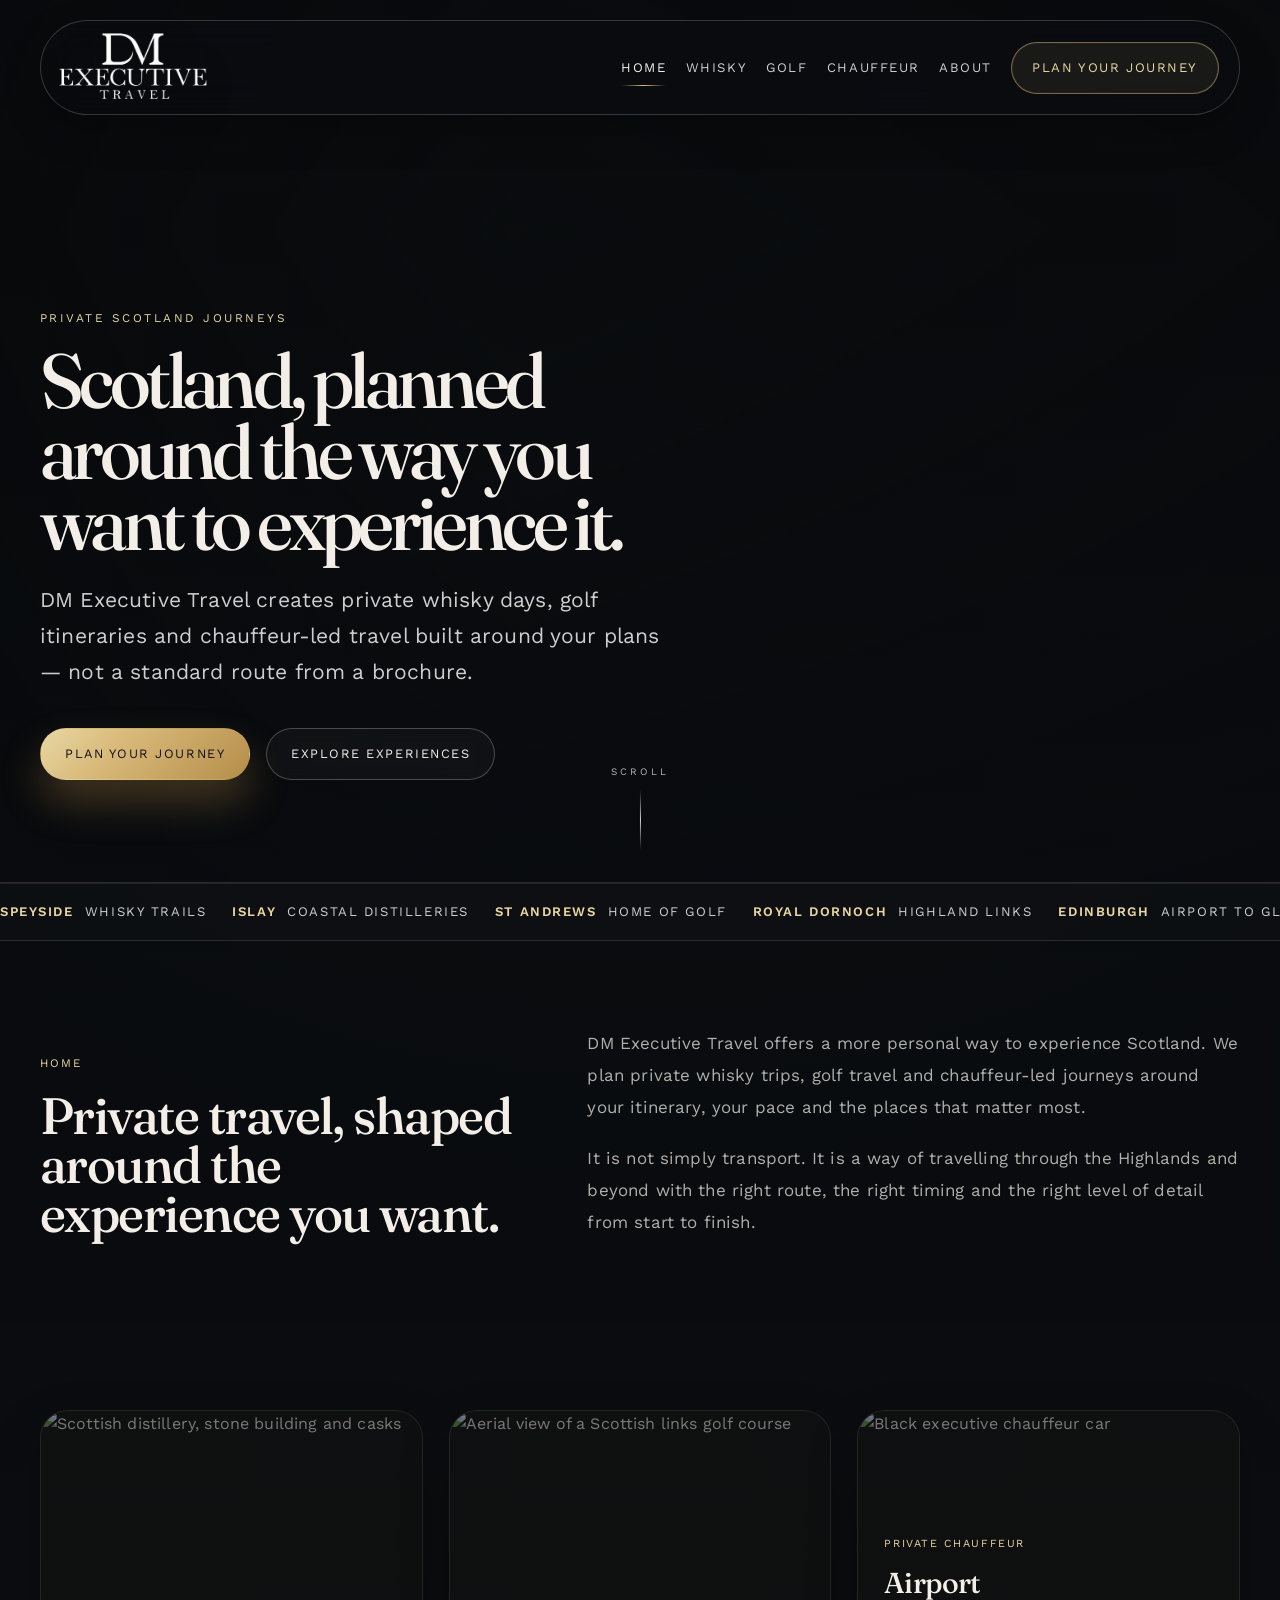
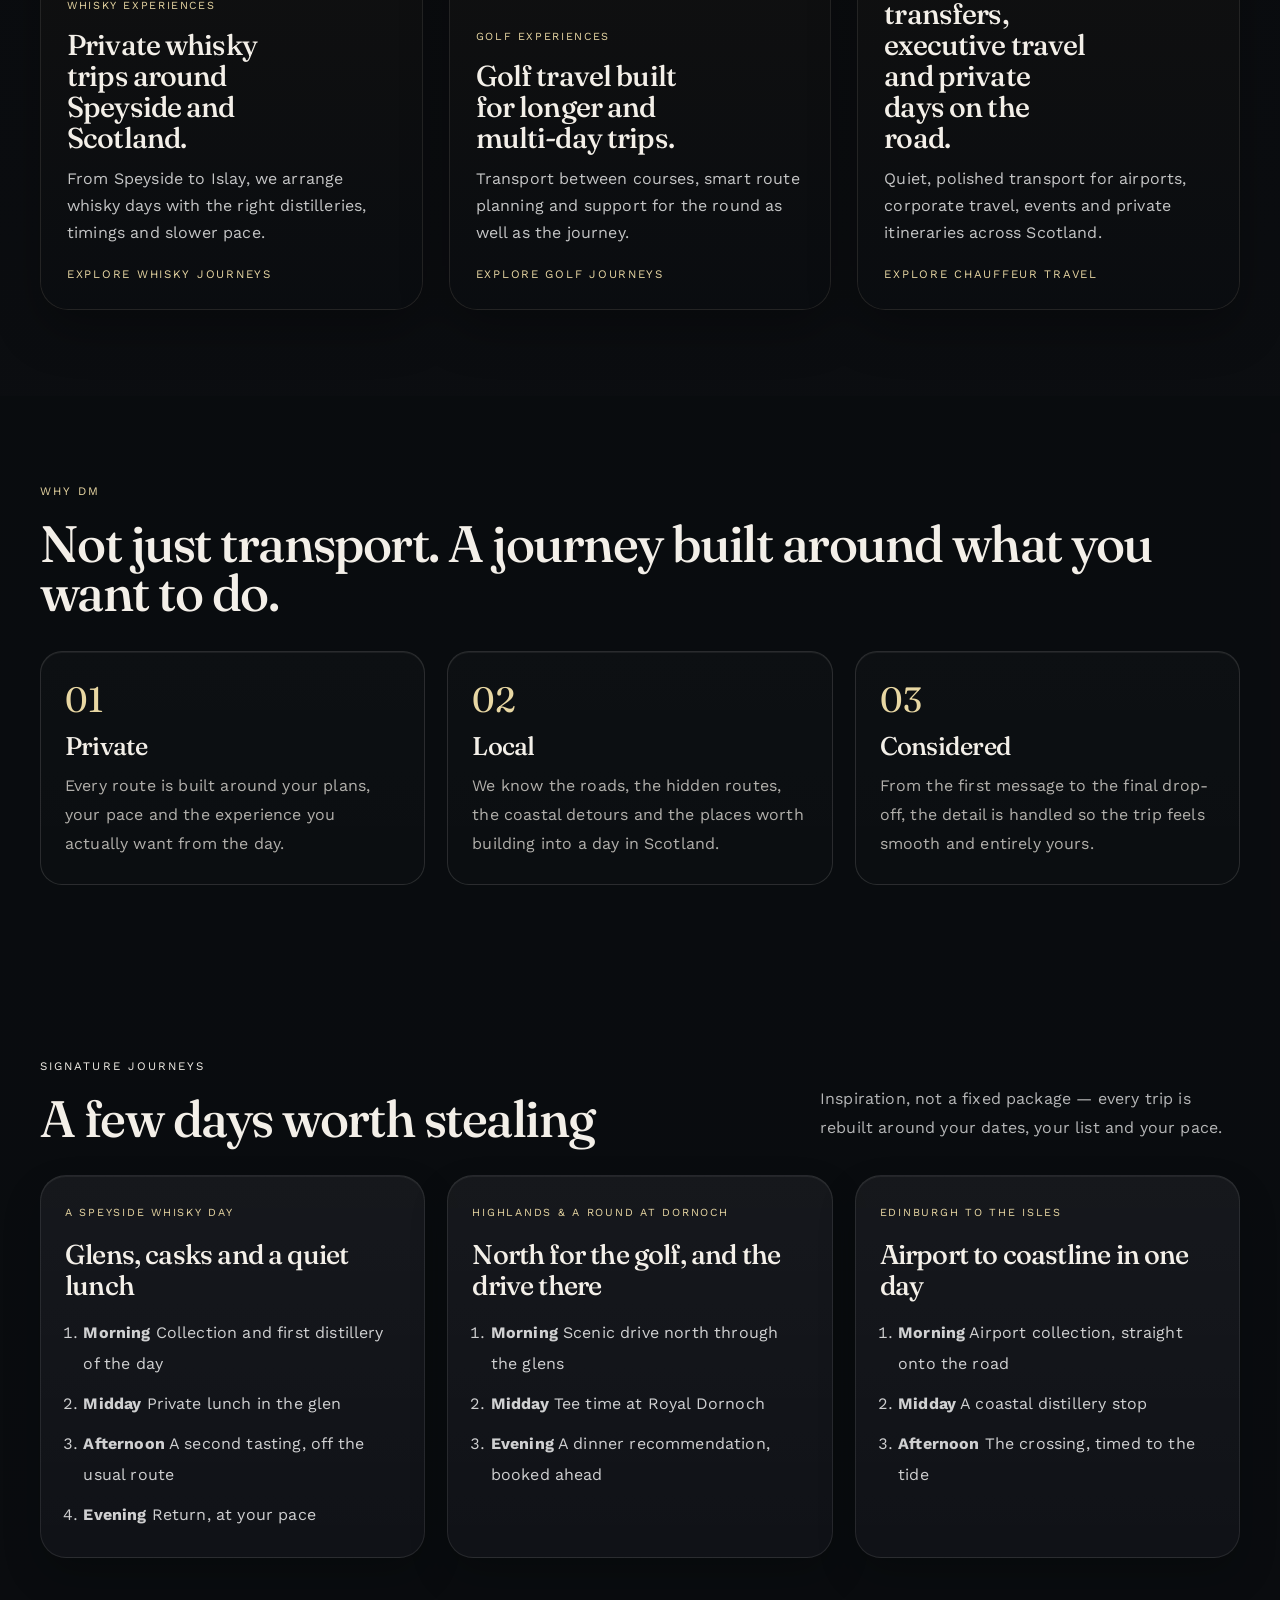
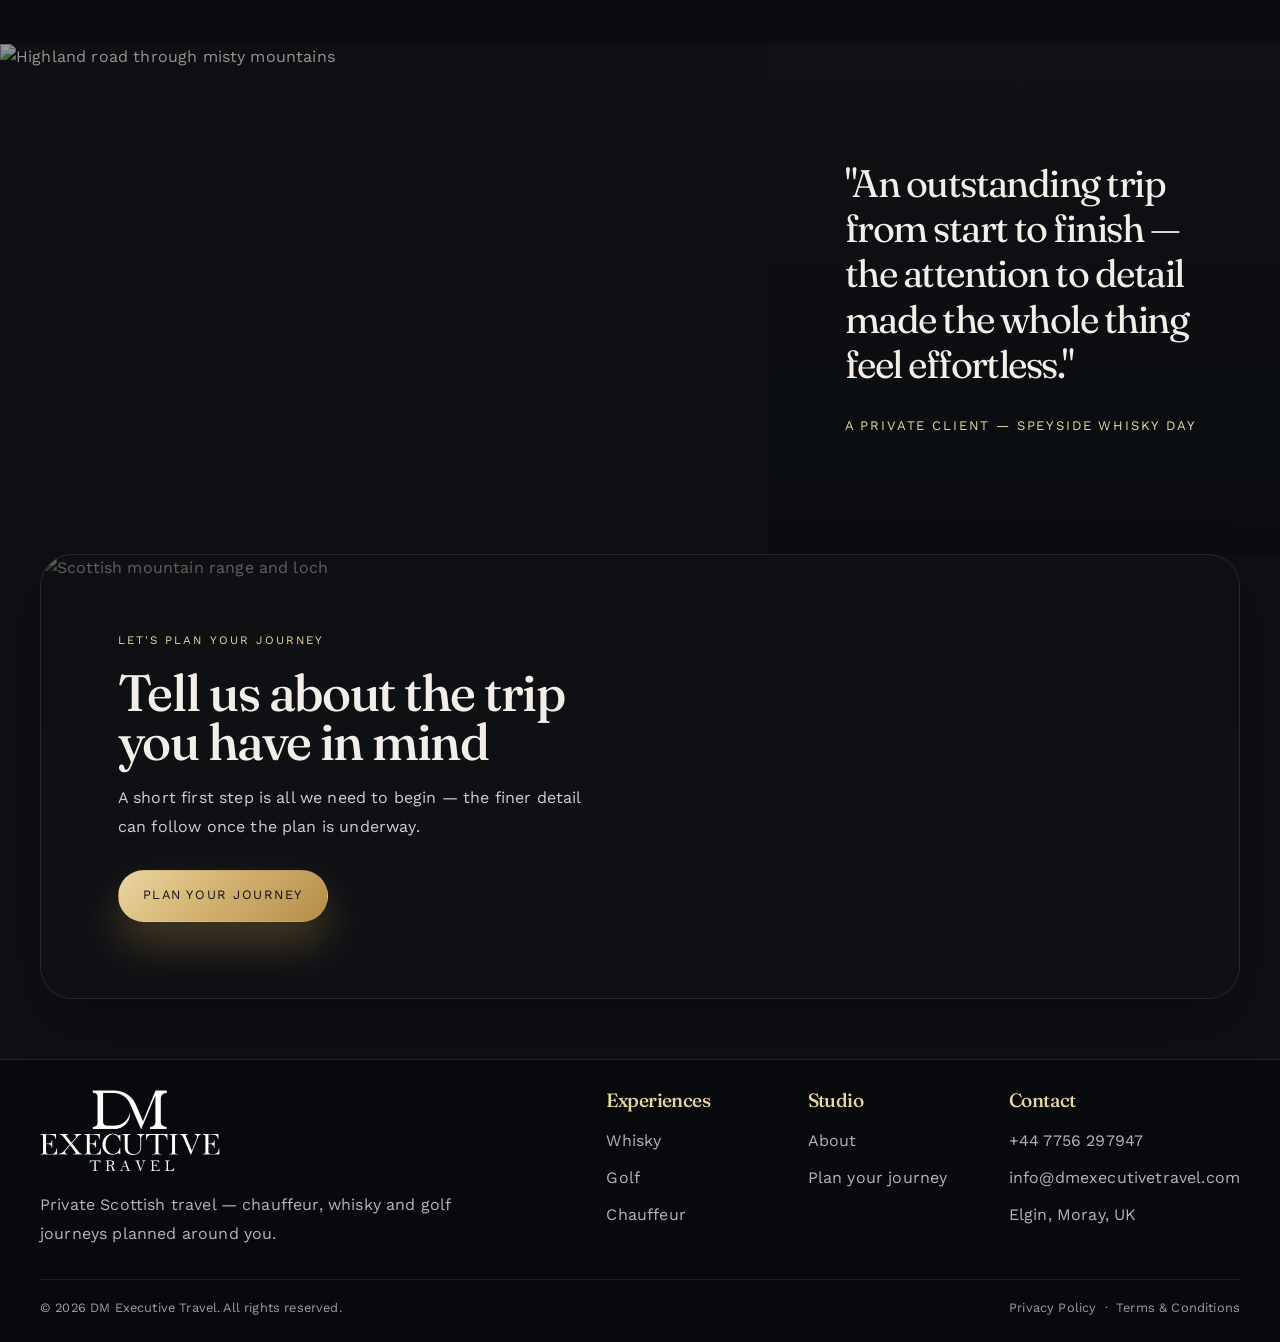
==== index.html @ b7c1a037 "first commit" ====
<!DOCTYPE html>
<html lang="en">
<head>
<meta charset="UTF-8">
<meta name="viewport" content="width=device-width, initial-scale=1.0">
<meta name="description" content="Private whisky tours, golf travel and chauffeur journeys across Scotland, planned around the way you want to experience the country.">
<title>DM Executive Travel | Private Whisky, Golf & Chauffeur Journeys in Scotland</title>
<link rel="preconnect" href="https://fonts.googleapis.com">
<link rel="preconnect" href="https://fonts.gstatic.com" crossorigin>
<link href="https://fonts.googleapis.com/css2?family=Fraunces:ital,opsz,wght@0,9..144,300;0,9..144,400;0,9..144,500;0,9..144,600;1,9..144,400;1,9..144,500&family=Work+Sans:wght@300;400;500;600&display=swap" rel="stylesheet">
<link rel="stylesheet" href="assets/style.css">
</head>
<body>
<div class="grain"></div>

<nav class="nav" id="siteNav">
  <a href="index.html" class="nav__logo"><img src="assets/logo-white.webp" alt="DM Executive Travel"></a>
  <button class="nav__toggle" id="navToggle" aria-label="Menu">&#9776;</button>
  <div class="nav__links" id="navLinks">
    <a href="index.html" class="current">Home</a>
    <a href="whisky.html">Whisky</a>
    <a href="golf.html">Golf</a>
    <a href="chauffeur.html">Chauffeur</a>
    <a href="about.html">About</a>
    <a href="about.html#enquiry" class="nav__cta">Plan your journey</a>
  </div>
</nav>

<header class="hero" id="top">
  <div class="page-hero__media" style="position:absolute; inset:0;">
    <img src="https://images.unsplash.com/photo-1589489873423-d1745278a8f4?auto=format&fit=crop&w=2200&q=80" alt="Kilchurn Castle reflected in Loch Awe, Scotland" style="animation:kenburns 20s ease-out forwards;">
  </div>
  <div class="page-hero__scrim"></div>
  <div class="page-hero__content">
    <div class="page-hero__inner">
      <p class="page-hero__kicker">Private Scotland journeys</p>
      <h1>Scotland, planned around the way you want to experience it.</h1>
      <p class="page-hero__sub">DM Executive Travel creates private whisky days, golf itineraries and chauffeur-led travel built around your plans — not a standard route from a brochure.</p>
      <div style="display:flex; gap:16px; margin-top:38px; flex-wrap:wrap;">
        <a href="about.html#enquiry" class="btn btn--gold">Plan your journey</a>
        <a href="#experiences" class="btn btn--ghost">Explore experiences</a>
      </div>
    </div>
  </div>
  <div class="scroll-cue"><span>SCROLL</span><span class="scroll-cue__line"></span></div>
</header>

<div class="marquee">
  <div class="marquee__track">
    <span><b>Speyside</b>Whisky Trails</span>
    <span><b>Islay</b>Coastal Distilleries</span>
    <span><b>St Andrews</b>Home of Golf</span>
    <span><b>Royal Dornoch</b>Highland Links</span>
    <span><b>Edinburgh</b>Airport to Glen</span>
    <span><b>The Highlands</b>Private Touring</span>
    <span><b>Speyside</b>Whisky Trails</span>
    <span><b>Islay</b>Coastal Distilleries</span>
    <span><b>St Andrews</b>Home of Golf</span>
    <span><b>Royal Dornoch</b>Highland Links</span>
    <span><b>Edinburgh</b>Airport to Glen</span>
    <span><b>The Highlands</b>Private Touring</span>
  </div>
</div>

<section class="intro">
  <div class="wrap intro__grid">
    <div>
      <p class="kicker">Home</p>
      <h2>Private travel, shaped around the experience you want.</h2>
    </div>
    <div>
      <p class="intro__body">DM Executive Travel offers a more personal way to experience Scotland. We plan private whisky trips, golf travel and chauffeur-led journeys around your itinerary, your pace and the places that matter most.</p>
      <p class="intro__body">It is not simply transport. It is a way of travelling through the Highlands and beyond with the right route, the right timing and the right level of detail from start to finish.</p>
    </div>
  </div>
</section>

<section class="experiences" id="experiences">
  <div class="wrap exp-grid">
    <a href="whisky.html" class="exp-panel">
      <img src="https://images.unsplash.com/photo-1782773437668-e4fb8caf3c45?auto=format&fit=crop&w=1400&q=80" alt="Scottish distillery, stone building and casks">
      <div class="exp-panel__scrim"></div>
      <div class="exp-panel__body">
        <p class="exp-panel__tag">Whisky Experiences</p>
        <h3 class="exp-panel__title">Private whisky trips around Speyside and Scotland.</h3>
        <p class="exp-panel__desc">From Speyside to Islay, we arrange whisky days with the right distilleries, timings and slower pace.</p>
        <span class="exp-panel__more">Explore whisky journeys</span>
      </div>
    </a>
    <a href="golf.html" class="exp-panel">
      <img src="https://images.unsplash.com/photo-1500932334442-8761ee4810a7?auto=format&fit=crop&w=1100&q=80" alt="Aerial view of a Scottish links golf course">
      <div class="exp-panel__scrim"></div>
      <div class="exp-panel__body">
        <p class="exp-panel__tag">Golf Experiences</p>
        <h3 class="exp-panel__title">Golf travel built for longer and multi-day trips.</h3>
        <p class="exp-panel__desc">Transport between courses, smart route planning and support for the round as well as the journey.</p>
        <span class="exp-panel__more">Explore golf journeys</span>
      </div>
    </a>
    <a href="chauffeur.html" class="exp-panel">
      <img src="https://images.unsplash.com/photo-1578434383656-6f23701c8ae8?auto=format&fit=crop&w=1100&q=80" alt="Black executive chauffeur car">
      <div class="exp-panel__scrim"></div>
      <div class="exp-panel__body">
        <p class="exp-panel__tag">Private Chauffeur</p>
        <h3 class="exp-panel__title">Airport transfers, executive travel and private days on the road.</h3>
        <p class="exp-panel__desc">Quiet, polished transport for airports, corporate travel, events and private itineraries across Scotland.</p>
        <span class="exp-panel__more">Explore chauffeur travel</span>
      </div>
    </a>
  </div>
</section>

<section class="why">
  <div class="wrap">
    <div class="why__head">
      <p class="kicker">Why DM</p>
      <h2>Not just transport. A journey built around what you want to do.</h2>
    </div>
    <div class="why__list">
      <div class="why__item">
        <span>01</span>
        <h3>Private</h3>
        <p>Every route is built around your plans, your pace and the experience you actually want from the day.</p>
      </div>
      <div class="why__item">
        <span>02</span>
        <h3>Local</h3>
        <p>We know the roads, the hidden routes, the coastal detours and the places worth building into a day in Scotland.</p>
      </div>
      <div class="why__item">
        <span>03</span>
        <h3>Considered</h3>
        <p>From the first message to the final drop-off, the detail is handled so the trip feels smooth and entirely yours.</p>
      </div>
    </div>
  </div>
</section>

<section class="journeys" id="journeys">
  <div class="wrap">
    <div class="journeys__head">
      <div>
        <p class="kicker" style="color:var(--gold-light);">Signature journeys</p>
        <h2>A few days worth stealing</h2>
      </div>
      <p class="journeys__note">Inspiration, not a fixed package — every trip is rebuilt around your dates, your list and your pace.</p>
    </div>
    <div class="journeys__track">
      <div class="jcard">
        <p class="jcard__day">A Speyside Whisky Day</p>
        <h3>Glens, casks and a quiet lunch</h3>
        <ol>
          <li><b>Morning</b> Collection and first distillery of the day</li>
          <li><b>Midday</b> Private lunch in the glen</li>
          <li><b>Afternoon</b> A second tasting, off the usual route</li>
          <li><b>Evening</b> Return, at your pace</li>
        </ol>
      </div>
      <div class="jcard">
        <p class="jcard__day">Highlands &amp; a Round at Dornoch</p>
        <h3>North for the golf, and the drive there</h3>
        <ol>
          <li><b>Morning</b> Scenic drive north through the glens</li>
          <li><b>Midday</b> Tee time at Royal Dornoch</li>
          <li><b>Evening</b> A dinner recommendation, booked ahead</li>
        </ol>
      </div>
      <div class="jcard">
        <p class="jcard__day">Edinburgh to the Isles</p>
        <h3>Airport to coastline in one day</h3>
        <ol>
          <li><b>Morning</b> Airport collection, straight onto the road</li>
          <li><b>Midday</b> A coastal distillery stop</li>
          <li><b>Afternoon</b> The crossing, timed to the tide</li>
        </ol>
      </div>
    </div>
  </div>
</section>

<section class="proof">
  <img src="https://images.unsplash.com/photo-1527871435210-ae338f970271?auto=format&fit=crop&w=2000&q=80" alt="Highland road through misty mountains">
  <div class="proof__content">
    <blockquote>"An outstanding trip from start to finish — the attention to detail made the whole thing feel effortless."</blockquote>
    <cite>A private client — Speyside whisky day</cite>
  </div>
</section>

<section class="cta-band">
  <img src="https://images.unsplash.com/photo-1701271781785-a59ec5313aa2?auto=format&fit=crop&w=2000&q=80" alt="Scottish mountain range and loch">
  <div class="cta-band__content">
    <p class="kicker">Let's plan your journey</p>
    <h2>Tell us about the trip you have in mind</h2>
    <p>A short first step is all we need to begin — the finer detail can follow once the plan is underway.</p>
    <a href="about.html#enquiry" class="btn btn--gold">Plan your journey</a>
  </div>
</section>

<footer>
  <div class="wrap">
    <div class="footer__top">
      <div class="footer__logo">
        <img src="assets/logo-white.webp" alt="DM Executive Travel">
        <p class="footer__tag">Private Scottish travel — chauffeur, whisky and golf journeys planned around you.</p>
      </div>
      <div class="footer__cols">
        <div class="footer__col">
          <h4>Experiences</h4>
          <a href="whisky.html">Whisky</a>
          <a href="golf.html">Golf</a>
          <a href="chauffeur.html">Chauffeur</a>
        </div>
        <div class="footer__col">
          <h4>Studio</h4>
          <a href="about.html">About</a>
          <a href="about.html#enquiry">Plan your journey</a>
        </div>
        <div class="footer__col">
          <h4>Contact</h4>
          <p>+44 7756 297947</p>
          <p>info@dmexecutivetravel.com</p>
          <p>Elgin, Moray, UK</p>
        </div>
      </div>
    </div>
    <div class="footer__bottom">
      <span>&copy; 2026 DM Executive Travel. All rights reserved.</span>
      <span>Privacy Policy &nbsp;·&nbsp; Terms &amp; Conditions</span>
    </div>
  </div>
</footer>

<script src="assets/site.js"></script>
</body>
</html>
---- assets/style.css ----
:root {
  --bg: #0a0b0d;
  --bg-soft: #111317;
  --panel: rgba(18, 21, 25, 0.88);
  --panel-strong: rgba(12, 14, 18, 0.94);
  --panel-alt: rgba(26, 29, 34, 0.86);
  --text: #f3efe8;
  --muted: rgba(243, 239, 232, 0.72);
  --gold: #d9ba7a;
  --gold-soft: #e8d7a3;
  --gold-deep: #9f7b39;
  --line: rgba(255,255,255,0.12);
  --shadow: rgba(0,0,0,0.42);
  --max-width: 1200px;
}

* { box-sizing: border-box; }

html {
  scroll-behavior: smooth;
}

body {
  margin: 0;
  min-height: 100vh;
  background:
    radial-gradient(circle at top, rgba(217,186,122,0.12), transparent 26%),
    linear-gradient(180deg, #07090b 0%, #0a0c0f 26%, #0f1115 100%);
  color: var(--text);
  font-family: "Work Sans", Arial, sans-serif;
  line-height: 1.6;
  letter-spacing: 0.01em;
  overflow-x: hidden;
}

img {
  max-width: 100%;
  display: block;
}

a {
  color: inherit;
  text-decoration: none;
}

button {
  font: inherit;
}

.grain {
  position: fixed;
  inset: 0;
  background-image:
    linear-gradient(rgba(255,255,255,0.025) 1px, transparent 1px),
    linear-gradient(90deg, rgba(255,255,255,0.02) 1px, transparent 1px),
    radial-gradient(rgba(255,255,255,0.09) 0.7px, transparent 0.8px);
  background-size: 24px 24px, 24px 24px, 8px 8px;
  background-position: center;
  opacity: 0.22;
  pointer-events: none;
  mix-blend-mode: soft-light;
  z-index: 30;
}

.wrap {
  width: min(var(--max-width), calc(100% - 40px));
  margin: 0 auto;
}

.kicker {
  margin: 0 0 18px;
  color: var(--gold-soft);
  font-size: 0.72rem;
  letter-spacing: 0.18em;
  text-transform: uppercase;
}

h1, h2, h3, h4 {
  margin: 0;
  font-family: "Fraunces", Georgia, serif;
  font-weight: 500;
  line-height: 1.05;
  letter-spacing: -0.03em;
}

p {
  margin: 0;
}

.nav {
  position: fixed;
  top: 20px;
  left: 50%;
  transform: translateX(-50%);
  width: min(var(--max-width), calc(100% - 24px));
  display: flex;
  align-items: center;
  justify-content: space-between;
  padding: 12px 20px 12px 18px;
  border: 1px solid rgba(255,255,255,0.18);
  border-radius: 999px;
  background: rgba(12, 14, 18, 0.46);
  backdrop-filter: blur(18px);
  -webkit-backdrop-filter: blur(18px);
  box-shadow: 0 16px 38px rgba(0,0,0,0.24);
  z-index: 20;
}

.nav__logo {
  display: inline-flex;
  align-items: center;
  position: relative;
  z-index: 2;
}

.nav__logo img {
  width: 148px;
  height: auto;
  filter: drop-shadow(0 6px 18px rgba(0,0,0,0.35));
}

.nav__links {
  display: flex;
  align-items: center;
  gap: 1.2rem;
}

.nav__links a {
  position: relative;
  color: rgba(255,255,255,0.8);
  font-size: 0.82rem;
  text-transform: uppercase;
  letter-spacing: 0.12em;
  transition: color 180ms ease;
}

.nav__links a::after {
  content: "";
  position: absolute;
  left: 0;
  bottom: -8px;
  width: 100%;
  height: 1px;
  background: linear-gradient(90deg, transparent, var(--gold), transparent);
  transform: scaleX(0);
  transform-origin: center;
  transition: transform 180ms ease;
}

.nav__links a:hover,
.nav__links a.current {
  color: var(--text);
}

.nav__links a:hover::after,
.nav__links a.current::after {
  transform: scaleX(1);
}

.nav__cta {
  display: inline-flex;
  align-items: center;
  justify-content: center;
  padding: 0.9rem 1.25rem;
  border: 1px solid rgba(217,186,122,0.5);
  border-radius: 999px;
  background: rgba(217,186,122,0.08);
  color: var(--gold-soft) !important;
  box-shadow: inset 0 0 0 1px rgba(255,255,255,0.04);
}

.nav__toggle {
  display: none;
  background: transparent;
  border: 1px solid rgba(255,255,255,0.25);
  color: var(--text);
  font-size: 1.6rem;
  width: 42px;
  height: 42px;
  border-radius: 50%;
  cursor: pointer;
  transition: border-color 180ms ease, background 180ms ease;
}

.nav__toggle:hover {
  border-color: rgba(217,186,122,0.7);
  background: rgba(217,186,122,0.08);
}

.hero {
  position: relative;
  min-height: 98vh;
  display: flex;
  align-items: flex-end;
  overflow: hidden;
  background: #0b0d0f;
}

.page-hero__media,
.page-hero__media img {
  position: absolute;
  inset: 0;
  width: 100%;
  height: 100%;
  object-fit: cover;
}

.page-hero__media img {
  filter: saturate(0.75) brightness(0.46) contrast(1.12);
  transform: scale(1.08);
  animation: kenburns 20s ease-out forwards;
}

.page-hero__scrim {
  position: absolute;
  inset: 0;
  background:
    linear-gradient(180deg, rgba(9,11,15,0.38) 0%, rgba(9,11,15,0.2) 26%, rgba(9,11,15,0.72) 100%),
    linear-gradient(90deg, rgba(7,8,9,0.68) 0%, rgba(7,8,9,0.2) 40%, rgba(7,8,9,0.52) 100%);
}

.page-hero__content {
  position: relative;
  z-index: 1;
  width: min(var(--max-width), calc(100% - 32px));
  padding: 180px 0 102px;
  margin: 0 auto;
}

.page-hero__inner {
  max-width: 760px;
}

.page-hero__kicker {
  margin: 0 0 18px;
  color: var(--gold-soft);
  font-size: 0.74rem;
  letter-spacing: 0.21em;
  text-transform: uppercase;
}

.hero h1 {
  font-size: clamp(3.2rem, 6vw, 7rem);
  line-height: 0.92;
  letter-spacing: -0.06em;
  max-width: 700px;
  text-wrap: balance;
}

.page-hero__sub {
  margin-top: 24px;
  max-width: 620px;
  color: rgba(255,255,255,0.8);
  font-size: clamp(1rem, 1.8vw, 1.32rem);
  line-height: 1.7;
}

.btn {
  display: inline-flex;
  align-items: center;
  justify-content: center;
  min-height: 52px;
  padding: 0.9rem 1.5rem;
  border: 1px solid transparent;
  border-radius: 999px;
  font-size: 0.8rem;
  letter-spacing: 0.12em;
  text-transform: uppercase;
  transition: transform 180ms ease, box-shadow 180ms ease, border-color 180ms ease, background 180ms ease;
}

.btn:hover {
  transform: translateY(-2px);
}

.btn--gold {
  background: linear-gradient(135deg, #e8d7a3 0%, #d9ba7a 35%, #b58d49 100%);
  color: #101214;
  box-shadow: 0 22px 40px rgba(185, 142, 69, 0.32);
}

.btn--ghost {
  border-color: rgba(255,255,255,0.24);
  background: rgba(255,255,255,0.03);
  color: var(--text);
  backdrop-filter: blur(8px);
}

.scroll-cue {
  position: absolute;
  left: 50%;
  bottom: 32px;
  transform: translateX(-50%);
  display: flex;
  flex-direction: column;
  align-items: center;
  gap: 10px;
  z-index: 1;
  color: rgba(255,255,255,0.7);
  font-size: 0.62rem;
  letter-spacing: 0.32em;
  text-transform: uppercase;
}

.scroll-cue__line {
  position: relative;
  width: 1px;
  height: 60px;
  background: linear-gradient(180deg, rgba(255,255,255,0), rgba(255,255,255,0.8), rgba(255,255,255,0));
  overflow: hidden;
}

.scroll-cue__line::after {
  content: "";
  position: absolute;
  left: 0;
  top: -45%;
  width: 100%;
  height: 45%;
  background: linear-gradient(180deg, rgba(217,186,122,0), rgba(217,186,122,1), rgba(217,186,122,0));
  animation: travel 2.6s ease-in-out infinite;
}

.marquee {
  position: relative;
  overflow: hidden;
  border-top: 1px solid var(--line);
  border-bottom: 1px solid var(--line);
  background: rgba(14,16,19,0.92);
  box-shadow: inset 0 1px 0 rgba(255,255,255,0.08);
}

.marquee__track {
  display: flex;
  width: max-content;
  padding: 18px 0;
  white-space: nowrap;
  animation: marquee 28s linear infinite;
}

.marquee__track span {
  display: inline-flex;
  align-items: center;
  gap: 0.7rem;
  margin-right: 26px;
  color: rgba(255,255,255,0.8);
  font-size: 0.82rem;
  letter-spacing: 0.12em;
  text-transform: uppercase;
}

.marquee__track b {
  color: var(--gold-soft);
  font-weight: 600;
}

section {
  position: relative;
  padding: 86px 0;
}

.intro,
.why,
.journeys {
  background: rgba(10, 12, 15, 0.76);
}

.intro__grid {
  display: grid;
  grid-template-columns: 1fr 1.35fr;
  gap: 36px 64px;
  align-items: end;
}

.intro__grid h2,
.why__head h2,
.journeys__head h2,
.cta-band__content h2 {
  font-size: clamp(2.4rem, 4vw, 4rem);
  line-height: 0.96;
}

.intro__body {
  color: var(--muted);
  font-size: 1.06rem;
  line-height: 1.9;
}

.intro__body + .intro__body {
  margin-top: 18px;
}

.exp-grid {
  display: grid;
  grid-template-columns: repeat(3, minmax(0, 1fr));
  gap: 26px;
}

.exp-panel {
  position: relative;
  display: block;
  min-height: 500px;
  overflow: hidden;
  border-radius: 28px;
  border: 1px solid rgba(255,255,255,0.08);
  background: #111;
  box-shadow: 0 20px 48px rgba(0,0,0,0.28);
  transition: transform 220ms ease, box-shadow 220ms ease, border-color 220ms ease;
}

.exp-panel:hover {
  transform: translateY(-8px);
  box-shadow: 0 26px 56px rgba(0,0,0,0.4);
  border-color: rgba(217,186,122,0.36);
}

.exp-panel img {
  position: absolute;
  inset: 0;
  width: 100%;
  height: 100%;
  object-fit: cover;
  filter: brightness(0.62) saturate(0.8);
  transition: transform 400ms ease;
}

.exp-panel:hover img {
  transform: scale(1.04);
}

.exp-panel__scrim {
  position: absolute;
  inset: 0;
  background: linear-gradient(180deg, rgba(5,8,12,0.2) 0%, rgba(5,8,12,0.16) 35%, rgba(9,12,16,0.88) 100%);
}

.exp-panel__body {
  position: absolute;
  inset: auto 0 0 0;
  padding: 28px 26px 24px;
  z-index: 1;
}

.exp-panel__tag {
  color: var(--gold-soft);
  font-size: 0.68rem;
  letter-spacing: 0.15em;
  text-transform: uppercase;
  margin-bottom: 14px;
}

.exp-panel__title {
  font-size: clamp(1.8rem, 2vw, 2.5rem);
  line-height: 1.08;
  max-width: 11ch;
}

.exp-panel__desc {
  margin-top: 12px;
  color: rgba(255,255,255,0.76);
  line-height: 1.7;
}

.exp-panel__more {
  display: inline-flex;
  margin-top: 18px;
  color: var(--gold-soft);
  font-size: 0.72rem;
  letter-spacing: 0.15em;
  text-transform: uppercase;
}

.why__head {
  margin-bottom: 34px;
}

.why__list {
  display: grid;
  grid-template-columns: repeat(3, minmax(0,1fr));
  gap: 22px;
}

.why__item {
  padding: 30px 24px 26px;
  border: 1px solid var(--line);
  border-radius: 22px;
  background: linear-gradient(180deg, rgba(255,255,255,0.02), rgba(255,255,255,0.01));
  box-shadow: inset 0 1px 0 rgba(255,255,255,0.06);
}

.why__item span {
  display: inline-block;
  margin-bottom: 16px;
  color: var(--gold-soft);
  font-family: "Fraunces", Georgia, serif;
  font-size: 2.2rem;
  line-height: 1;
}

.why__item h3 {
  margin-bottom: 12px;
  font-size: clamp(1.6rem, 2vw, 2.1rem);
}

.why__item p {
  color: var(--muted);
  line-height: 1.8;
}

.journeys__head {
  display: flex;
  align-items: end;
  justify-content: space-between;
  gap: 24px;
  margin-bottom: 32px;
}

.journeys__note {
  max-width: 420px;
  color: rgba(255,255,255,0.7);
  line-height: 1.8;
}

.journeys__track {
  display: grid;
  grid-template-columns: repeat(3, minmax(0,1fr));
  gap: 22px;
}

.jcard {
  position: relative;
  padding: 28px 24px 26px;
  border-radius: 26px;
  border: 1px solid rgba(255,255,255,0.09);
  background:
    linear-gradient(180deg, rgba(255,255,255,0.025), transparent),
    rgba(18,21,25,0.9);
  box-shadow: inset 0 1px 0 rgba(255,255,255,0.06), 0 18px 38px rgba(0,0,0,0.2);
}

.jcard__day {
  color: var(--gold-soft);
  font-size: 0.68rem;
  letter-spacing: 0.16em;
  text-transform: uppercase;
  margin-bottom: 18px;
}

.jcard h3 {
  margin-bottom: 18px;
  font-size: clamp(1.7rem, 2vw, 2.2rem);
  line-height: 1.12;
}

.jcard ol {
  margin: 0;
  padding-left: 1.15rem;
  color: rgba(255,255,255,0.8);
  line-height: 1.9;
}

.jcard li + li {
  margin-top: 10px;
}

.proof {
  padding: 0;
  position: relative;
  display: grid;
  grid-template-columns: 1.2fr 0.8fr;
  min-height: 510px;
}

.proof img {
  width: 100%;
  height: 100%;
  object-fit: cover;
  filter: saturate(0.8) brightness(0.62);
}

.proof__content {
  display: flex;
  flex-direction: column;
  justify-content: center;
  padding: clamp(40px, 6vw, 80px);
  background: linear-gradient(180deg, rgba(16,18,21,0.96), rgba(10,12,15,0.92));
}

.proof blockquote {
  margin: 0 0 28px;
  font-family: "Fraunces", Georgia, serif;
  font-size: clamp(1.9rem, 3vw, 3.2rem);
  line-height: 1.18;
  letter-spacing: -0.04em;
}

.proof cite {
  color: var(--gold-soft);
  font-style: normal;
  font-size: 0.82rem;
  letter-spacing: 0.14em;
  text-transform: uppercase;
}

.cta-band {
  position: relative;
  padding: 0;
  margin: 0 auto 60px;
  width: min(var(--max-width), calc(100% - 40px));
  border-radius: 32px;
  overflow: hidden;
  border: 1px solid rgba(255,255,255,0.1);
  box-shadow: 0 26px 56px rgba(0,0,0,0.32);
}

.cta-band img {
  position: absolute;
  inset: 0;
  width: 100%;
  height: 100%;
  object-fit: cover;
  filter: brightness(0.4) saturate(0.8);
}

.cta-band__content {
  position: relative;
  z-index: 1;
  padding: clamp(40px, 6vw, 80px);
  max-width: 620px;
}

.cta-band__content p:not(.kicker) {
  color: rgba(255,255,255,0.8);
  line-height: 1.8;
  margin-top: 18px;
  margin-bottom: 28px;
}

.enquiry-card {
  display: grid;
  grid-template-columns: 0.8fr 1.2fr;
  gap: 24px;
  max-width: 980px;
  margin: 0 auto;
  padding: 26px;
  border-radius: 28px;
  border: 1px solid rgba(255,255,255,0.09);
  background: linear-gradient(180deg, rgba(255,255,255,0.02), rgba(255,255,255,0.01));
  box-shadow: 0 18px 38px rgba(0,0,0,0.2);
}

.enquiry-card__meta {
  padding: 18px 14px 18px 6px;
}

.enquiry-card__meta h3 {
  margin-bottom: 18px;
  font-size: clamp(1.9rem, 2.4vw, 2.5rem);
}

.enquiry-card__meta ul {
  margin: 0;
  padding-left: 1.2rem;
  color: rgba(255,255,255,0.8);
  line-height: 2;
}

.contact-form {
  display: grid;
  gap: 18px;
}

.form-grid {
  display: grid;
  grid-template-columns: repeat(2, minmax(0, 1fr));
  gap: 18px;
}

.contact-form label {
  display: grid;
  gap: 10px;
  color: var(--gold-soft);
  font-size: 0.78rem;
  letter-spacing: 0.12em;
  text-transform: uppercase;
}

.contact-form input,
.contact-form select,
.contact-form textarea {
  width: 100%;
  border: 1px solid rgba(255,255,255,0.12);
  border-radius: 14px;
  padding: 0.95rem 1rem;
  background: rgba(12,14,18,0.8);
  color: var(--text);
  font: inherit;
  resize: vertical;
  transition: border-color 180ms ease, box-shadow 180ms ease, background 180ms ease;
}

.contact-form input:focus,
.contact-form select:focus,
.contact-form textarea:focus {
  outline: none;
  border-color: rgba(217,186,122,0.75);
  box-shadow: 0 0 0 3px rgba(217,186,122,0.12);
}

.contact-form textarea {
  min-height: 150px;
}

.contact-form .btn {
  justify-self: start;
  margin-top: 8px;
}

@media (max-width: 920px) {
  .enquiry-card {
    grid-template-columns: 1fr;
  }

  .form-grid {
    grid-template-columns: 1fr;
  }
}

footer {
  background: rgba(7,9,12,0.95);
  border-top: 1px solid var(--line);
  padding: 30px 0 24px;
}

.footer__top {
  display: flex;
  justify-content: space-between;
  gap: 42px;
}

.footer__logo {
  max-width: 420px;
}

.footer__logo img {
  width: 180px;
  margin-bottom: 16px;
}

.footer__tag {
  color: rgba(255,255,255,0.7);
  line-height: 1.8;
}

.footer__cols {
  display: flex;
  gap: clamp(26px, 4vw, 64px);
  flex-wrap: wrap;
}

.footer__col {
  display: flex;
  flex-direction: column;
  gap: 10px;
  min-width: 150px;
}

.footer__col h4 {
  margin-bottom: 6px;
  font-size: 1.2rem;
  color: var(--gold-soft);
}

.footer__col a,
.footer__col p {
  color: rgba(255,255,255,0.7);
  line-height: 1.7;
}

.footer__bottom {
  display: flex;
  justify-content: space-between;
  gap: 16px;
  margin-top: 30px;
  padding-top: 18px;
  border-top: 1px solid rgba(255,255,255,0.08);
  color: rgba(255,255,255,0.6);
  font-size: 0.8rem;
}

@keyframes kenburns {
  0% { transform: scale(1.15) translate3d(0, 0, 0); }
  100% { transform: scale(1.26) translate3d(0, -18px, 0); }
}

@keyframes marquee {
  from { transform: translateX(0); }
  to { transform: translateX(-50%); }
}

@keyframes travel {
  0% { transform: translateY(-100%); }
  100% { transform: translateY(180%); }
}

@media (max-width: 920px) {
  .nav {
    border-radius: 22px;
    padding-inline: 14px;
  }

  .nav__toggle {
    display: inline-flex;
    align-items: center;
    justify-content: center;
  }

  .nav__links {
    position: absolute;
    left: 12px;
    right: 12px;
    top: calc(100% + 10px);
    display: none;
    flex-direction: column;
    align-items: flex-start;
    gap: 12px;
    padding: 18px 16px;
    border-radius: 18px;
    border: 1px solid rgba(255,255,255,0.12);
    background: rgba(12,14,18,0.96);
    box-shadow: 0 16px 36px rgba(0,0,0,0.28);
  }

  .nav.menu-open .nav__links {
    display: flex;
  }

  .nav__links a {
    padding-bottom: 6px;
  }

  .intro__grid,
  .proof,
  .journeys__track,
  .exp-grid,
  .why__list {
    grid-template-columns: 1fr;
  }

  .journeys__head,
  .footer__top,
  .footer__bottom {
    flex-direction: column;
    align-items: flex-start;
  }

  .page-hero__content {
    padding-top: 160px;
  }
}

@media (max-width: 640px) {
  .hero {
    min-height: 88vh;
  }

  .nav {
    top: 14px;
  }

  .nav__logo img {
    width: 124px;
  }

  .btn {
    width: 100%;
  }

  .page-hero__inner > div {
    width: 100%;
    flex-direction: column !important;
  }

  .page-hero__content {
    width: min(var(--max-width), calc(100% - 28px));
    padding-bottom: 78px;
  }

  .wrap,
  .cta-band {
    width: min(var(--max-width), calc(100% - 24px));
  }

  section {
    padding: 72px 0;
  }

  .proof__content,
  .cta-band__content {
    padding: 32px 22px;
  }
}
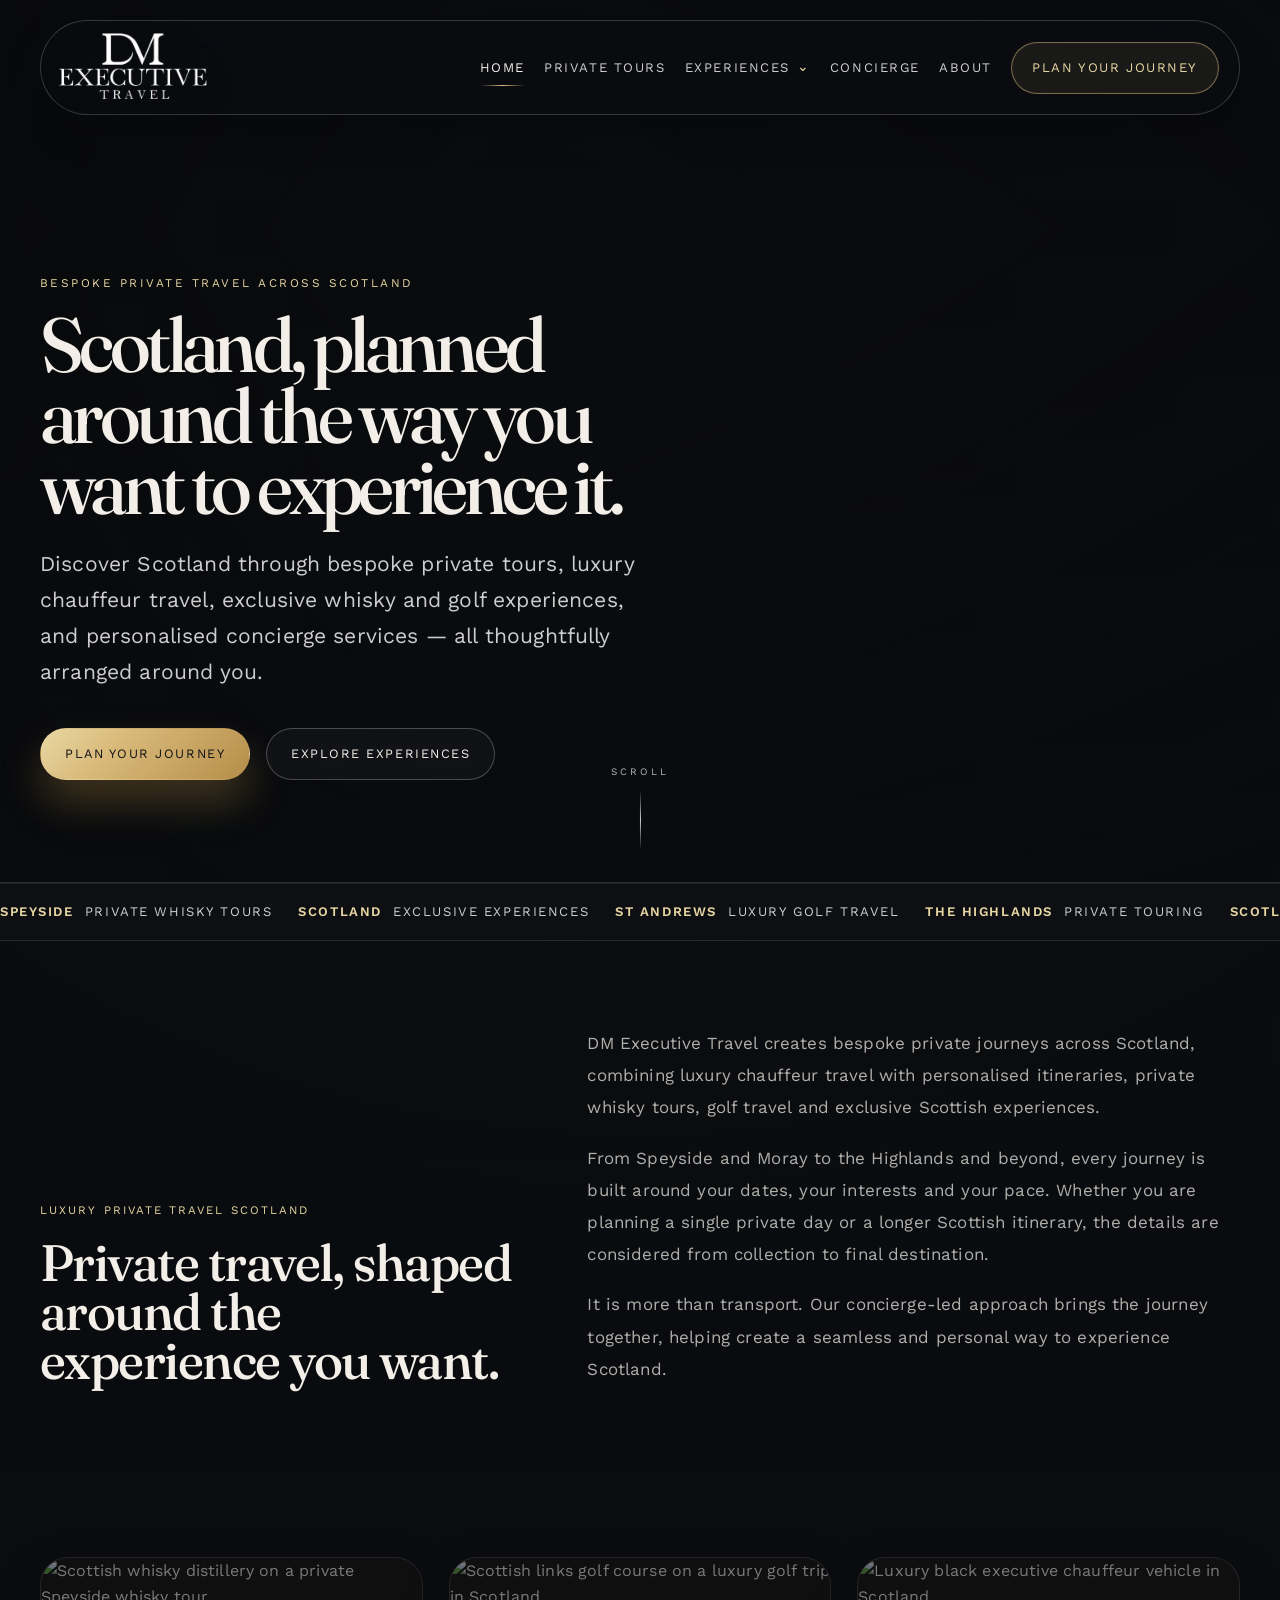
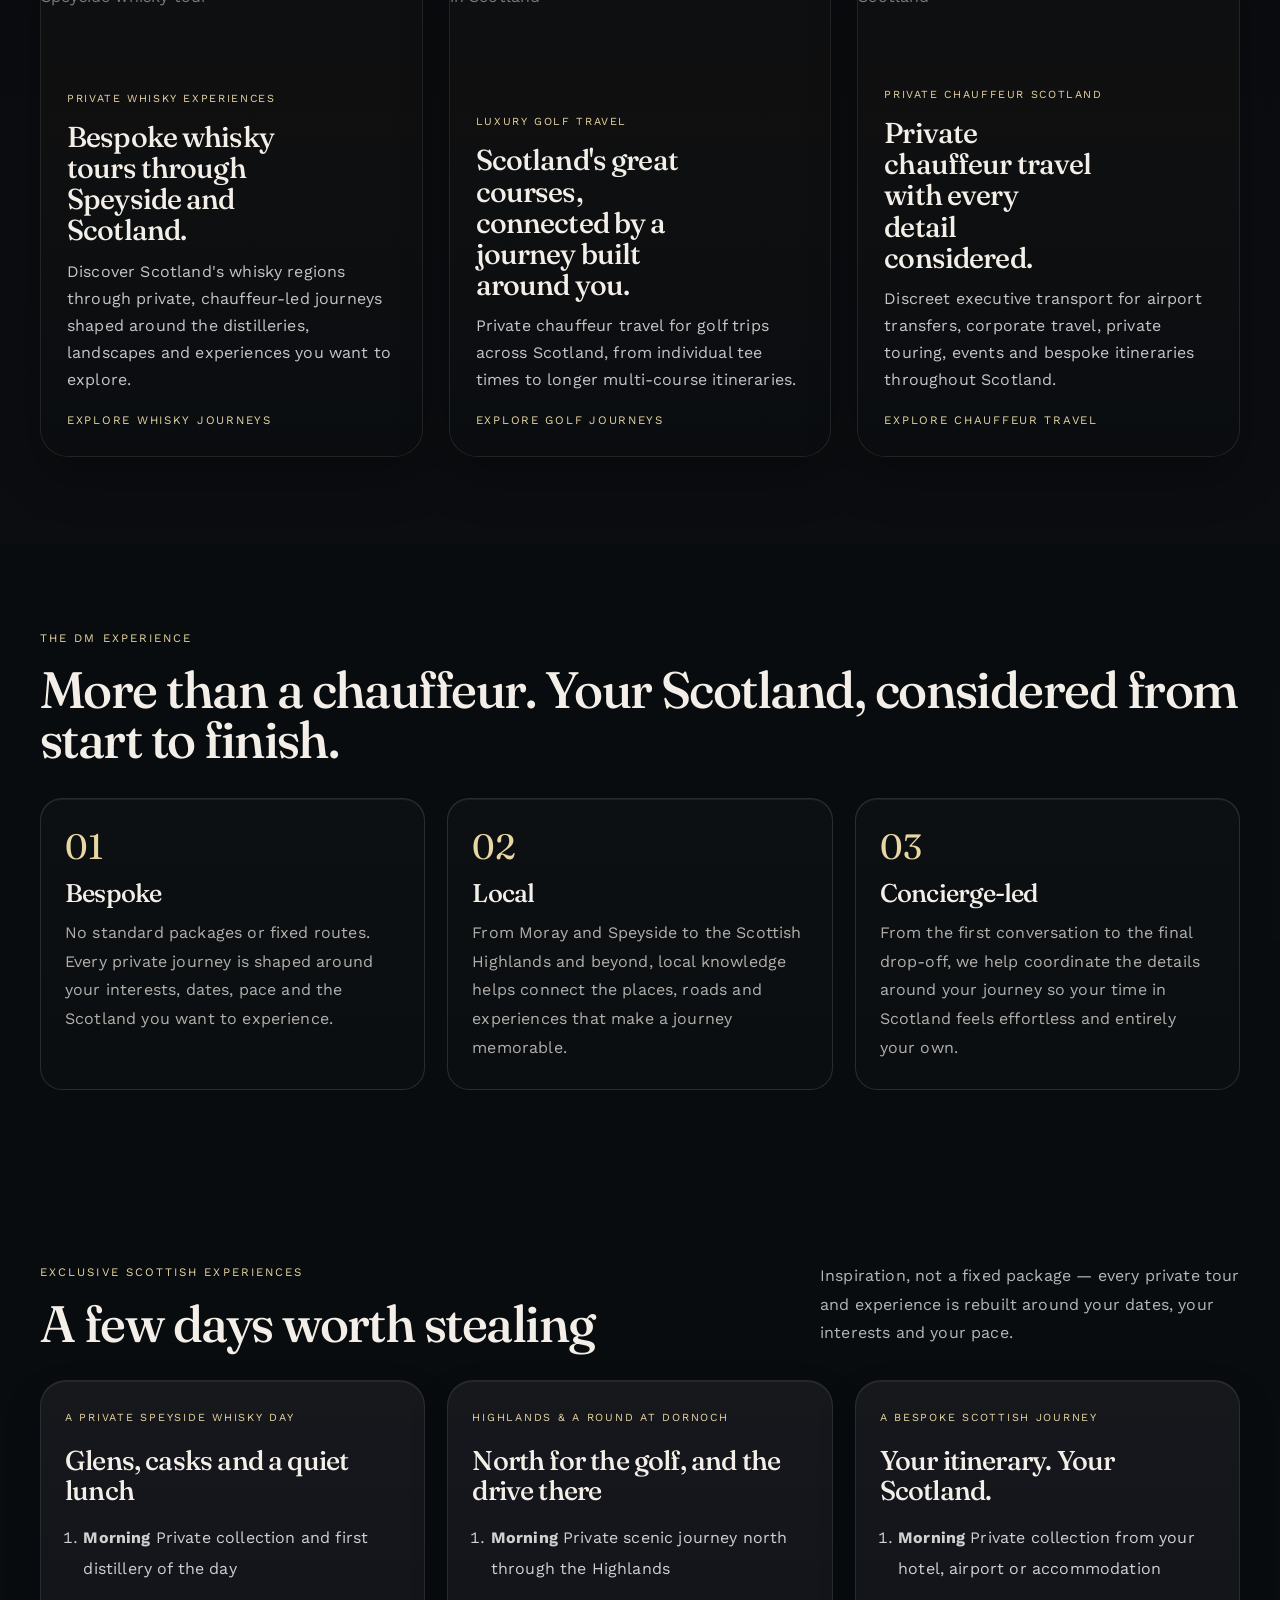
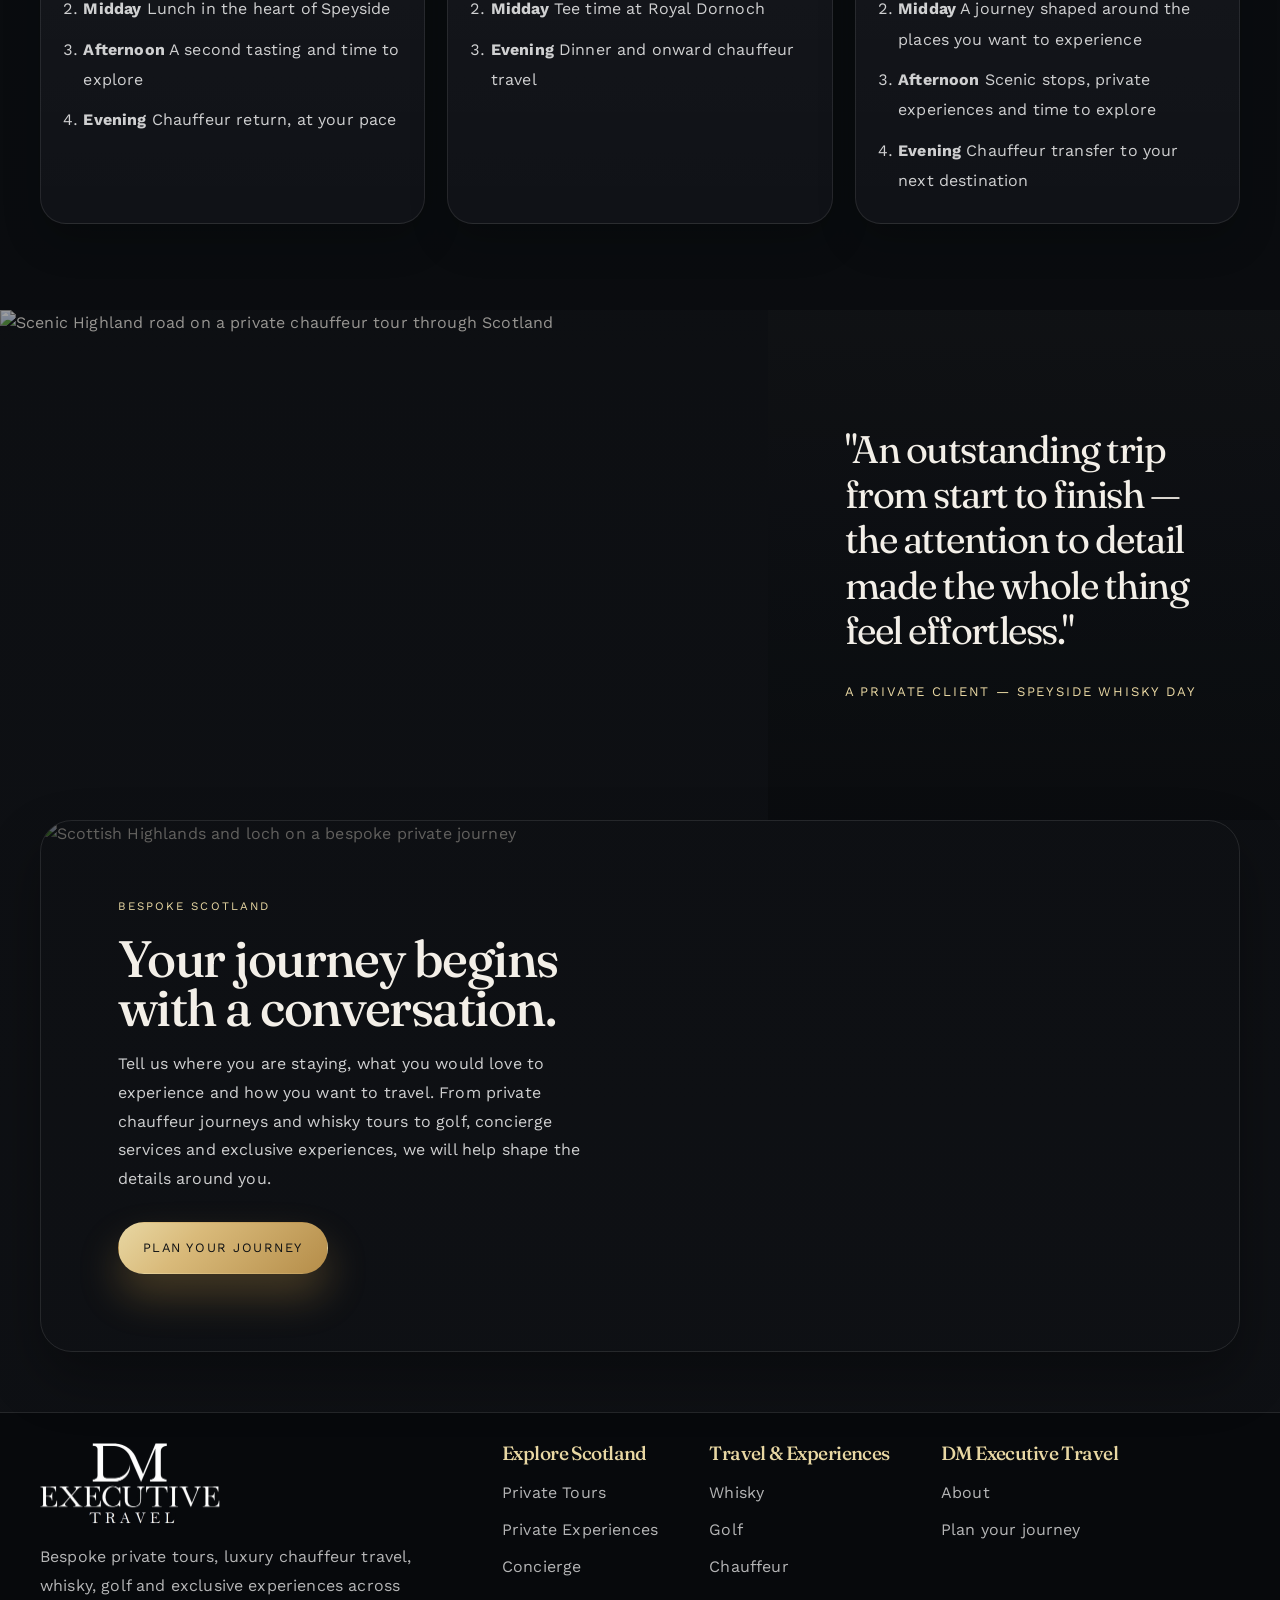
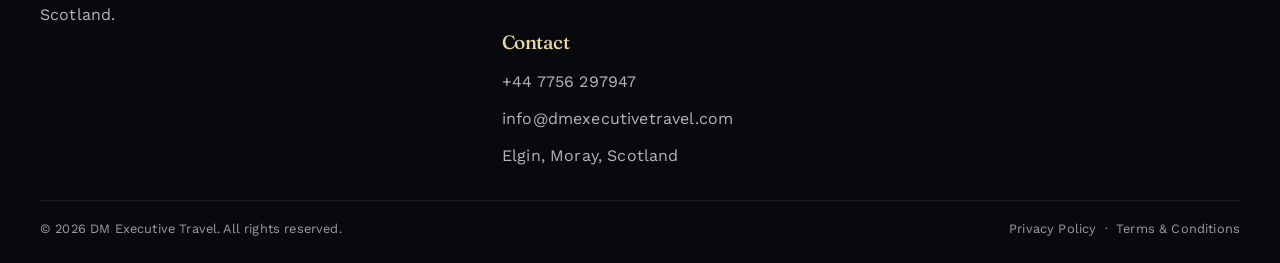
==== commit 0fecee79: "Add new pages for private tours and experiences, and create sitemap.xml - Created experiences.html t" ====
--- a/index.html
+++ b/index.html
@@ -1,235 +1,961 @@
 <!DOCTYPE html>
 <html lang="en">
 <head>
-<meta charset="UTF-8">
-<meta name="viewport" content="width=device-width, initial-scale=1.0">
-<meta name="description" content="Private whisky tours, golf travel and chauffeur journeys across Scotland, planned around the way you want to experience the country.">
-<title>DM Executive Travel | Private Whisky, Golf & Chauffeur Journeys in Scotland</title>
-<link rel="preconnect" href="https://fonts.googleapis.com">
-<link rel="preconnect" href="https://fonts.gstatic.com" crossorigin>
-<link href="https://fonts.googleapis.com/css2?family=Fraunces:ital,opsz,wght@0,9..144,300;0,9..144,400;0,9..144,500;0,9..144,600;1,9..144,400;1,9..144,500&family=Work+Sans:wght@300;400;500;600&display=swap" rel="stylesheet">
-<link rel="stylesheet" href="assets/style.css">
+  <meta charset="UTF-8">
+
+  <meta name="viewport" content="width=device-width, initial-scale=1.0">
+
+  <title>Luxury Private Tours &amp; Chauffeur Travel Scotland | DM Executive Travel</title>
+
+  <meta
+    name="description"
+    content="Bespoke private tours, luxury chauffeur travel, whisky and golf experiences, concierge services and exclusive journeys across Scotland with DM Executive Travel."
+  >
+
+  <meta name="robots" content="index, follow">
+
+  <link rel="canonical" href="https://www.dmexecutivetravel.com/">
+
+  <!-- Open Graph -->
+  <meta property="og:type" content="website">
+
+  <meta
+    property="og:title"
+    content="Luxury Private Tours &amp; Chauffeur Travel Scotland | DM Executive Travel"
+  >
+
+  <meta
+    property="og:description"
+    content="Discover Scotland through bespoke private tours, luxury chauffeur travel, whisky and golf experiences, concierge services and exclusive journeys."
+  >
+
+  <meta
+    property="og:url"
+    content="https://www.dmexecutivetravel.com/"
+  >
+
+  <meta
+    property="og:image"
+    content="https://images.unsplash.com/photo-1589489873423-d1745278a8f4?auto=format&fit=crop&w=1600&q=85"
+  >
+
+  <!-- Twitter / Social -->
+  <meta name="twitter:card" content="summary_large_image">
+
+  <meta
+    name="twitter:title"
+    content="Luxury Private Tours &amp; Chauffeur Travel Scotland | DM Executive Travel"
+  >
+
+  <meta
+    name="twitter:description"
+    content="Bespoke private tours, luxury chauffeur travel and exclusive Scottish experiences, planned around you."
+  >
+
+  <meta
+    name="twitter:image"
+    content="https://images.unsplash.com/photo-1589489873423-d1745278a8f4?auto=format&fit=crop&w=1600&q=85"
+  >
+
+  <!-- Structured Data -->
+  <script type="application/ld+json">
+  {
+    "@context": "https://schema.org",
+    "@type": "LocalBusiness",
+    "@id": "https://www.dmexecutivetravel.com/#business",
+    "name": "DM Executive Travel",
+    "url": "https://www.dmexecutivetravel.com/",
+    "telephone": "+447756297947",
+    "email": "info@dmexecutivetravel.com",
+    "description": "DM Executive Travel provides bespoke private tours, luxury chauffeur travel, whisky and golf experiences, concierge services and exclusive private journeys across Scotland.",
+    "address": {
+      "@type": "PostalAddress",
+      "addressLocality": "Elgin",
+      "addressRegion": "Moray",
+      "addressCountry": "GB"
+    },
+    "areaServed": [
+      {
+        "@type": "AdministrativeArea",
+        "name": "Scotland"
+      },
+      {
+        "@type": "AdministrativeArea",
+        "name": "Moray"
+      },
+      {
+        "@type": "Place",
+        "name": "Scottish Highlands"
+      },
+      {
+        "@type": "Place",
+        "name": "Speyside"
+      }
+    ],
+    "knowsAbout": [
+      "Private tours in Scotland",
+      "Luxury chauffeur travel",
+      "Whisky tours",
+      "Golf travel",
+      "Concierge services",
+      "Exclusive Scottish experiences",
+      "Bespoke Scottish itineraries"
+    ]
+  }
+  </script>
+
+  <script type="application/ld+json">
+  {
+    "@context": "https://schema.org",
+    "@type": "Service",
+    "name": "Luxury Private Travel in Scotland",
+    "provider": {
+      "@id": "https://www.dmexecutivetravel.com/#business"
+    },
+    "areaServed": {
+      "@type": "Country",
+      "name": "Scotland"
+    },
+    "serviceType": [
+      "Private Tours",
+      "Luxury Chauffeur Travel",
+      "Whisky Experiences",
+      "Golf Travel",
+      "Concierge Services",
+      "Exclusive Private Experiences"
+    ],
+    "description": "Bespoke private travel across Scotland including chauffeur-led tours, whisky and golf journeys, concierge assistance and exclusive experiences."
+  }
+  </script>
+
+  <link rel="preconnect" href="https://fonts.googleapis.com">
+  <link rel="preconnect" href="https://fonts.gstatic.com" crossorigin>
+
+  <link
+    href="https://fonts.googleapis.com/css2?family=Fraunces:ital,opsz,wght@0,9..144,300;0,9..144,400;0,9..144,500;0,9..144,600;1,9..144,400;1,9..144,500&family=Work+Sans:wght@300;400;500;600&display=swap"
+    rel="stylesheet"
+  >
+
+  <link rel="stylesheet" href="assets/style.css">
 </head>
+
 <body>
-<div class="grain"></div>
-
-<nav class="nav" id="siteNav">
-  <a href="index.html" class="nav__logo"><img src="assets/logo-white.webp" alt="DM Executive Travel"></a>
-  <button class="nav__toggle" id="navToggle" aria-label="Menu">&#9776;</button>
-  <div class="nav__links" id="navLinks">
-    <a href="index.html" class="current">Home</a>
-    <a href="whisky.html">Whisky</a>
-    <a href="golf.html">Golf</a>
-    <a href="chauffeur.html">Chauffeur</a>
-    <a href="about.html">About</a>
-    <a href="about.html#enquiry" class="nav__cta">Plan your journey</a>
+
+  <div class="grain"></div>
+
+
+  <!-- =========================
+       NAVIGATION
+  ========================== -->
+
+  <nav class="nav" id="siteNav">
+
+    <a href="index.html" class="nav__logo">
+      <img
+        src="assets/logo-white.webp"
+        alt="DM Executive Travel"
+      >
+    </a>
+
+    <button
+      class="nav__toggle"
+      id="navToggle"
+      type="button"
+      aria-label="Open navigation menu"
+      aria-expanded="false"
+      aria-controls="navLinks"
+    >
+      &#9776;
+    </button>
+
+    <div class="nav__links" id="navLinks">
+
+      <a
+        href="index.html"
+        class="current"
+        aria-current="page"
+      >
+        Home
+      </a>
+
+      <a href="private-tours.html">
+        Private Tours
+      </a>
+
+
+      <!-- EXPERIENCES DROPDOWN -->
+      <div class="nav__dropdown">
+
+        <button
+          class="nav__dropdown-toggle"
+          type="button"
+          aria-expanded="false"
+        >
+          Experiences
+          <span
+            class="nav__chevron"
+            aria-hidden="true"
+          >
+            ⌄
+          </span>
+        </button>
+
+        <div class="nav__dropdown-menu">
+
+          <a href="experiences.html">
+            <span>All Experiences</span>
+            <small>Discover Scotland your way</small>
+          </a>
+
+          <a href="whisky.html">
+            <span>Whisky</span>
+            <small>Private Speyside journeys</small>
+          </a>
+
+          <a href="golf.html">
+            <span>Golf</span>
+            <small>Private Scottish golf travel</small>
+          </a>
+
+          <a href="chauffeur.html">
+            <span>Chauffeur</span>
+            <small>Luxury private travel</small>
+          </a>
+
+        </div>
+
+      </div>
+
+
+      <a href="concierge.html">
+        Concierge
+      </a>
+
+      <a href="about.html">
+        About
+      </a>
+
+      <a
+        href="about.html#enquiry"
+        class="nav__cta"
+      >
+        Plan your journey
+      </a>
+
+    </div>
+
+  </nav>
+
+
+  <!-- =========================
+       HERO
+  ========================== -->
+
+  <header class="hero" id="top">
+
+    <div
+      class="page-hero__media"
+      style="position:absolute; inset:0;"
+    >
+
+      <img
+        src="https://images.unsplash.com/photo-1589489873423-d1745278a8f4?auto=format&fit=crop&w=2200&q=80"
+        alt="Kilchurn Castle and the Scottish Highlands on a private tour of Scotland"
+        style="animation:kenburns 20s ease-out forwards;"
+      >
+
+    </div>
+
+    <div class="page-hero__scrim"></div>
+
+    <div class="page-hero__content">
+
+      <div class="page-hero__inner">
+
+        <p class="page-hero__kicker">
+          Bespoke private travel across Scotland
+        </p>
+
+        <h1>
+          Scotland, planned around the way you want to experience it.
+        </h1>
+
+        <p class="page-hero__sub">
+          Discover Scotland through bespoke private tours, luxury chauffeur travel,
+          exclusive whisky and golf experiences, and personalised concierge
+          services — all thoughtfully arranged around you.
+        </p>
+
+        <div
+          style="display:flex; gap:16px; margin-top:38px; flex-wrap:wrap;"
+        >
+
+          <a
+            href="about.html#enquiry"
+            class="btn btn--gold"
+          >
+            Plan your journey
+          </a>
+
+          <a
+            href="#experiences"
+            class="btn btn--ghost"
+          >
+            Explore experiences
+          </a>
+
+        </div>
+
+      </div>
+
+    </div>
+
+    <div class="scroll-cue">
+      <span>SCROLL</span>
+      <span class="scroll-cue__line"></span>
+    </div>
+
+  </header>
+
+
+  <!-- =========================
+       MARQUEE
+  ========================== -->
+
+  <div class="marquee">
+
+    <div class="marquee__track">
+
+      <span><b>Speyside</b>Private Whisky Tours</span>
+      <span><b>Scotland</b>Exclusive Experiences</span>
+      <span><b>St Andrews</b>Luxury Golf Travel</span>
+      <span><b>The Highlands</b>Private Touring</span>
+      <span><b>Scotland</b>Concierge Services</span>
+      <span><b>Moray</b>Private Chauffeur</span>
+
+      <span><b>Speyside</b>Private Whisky Tours</span>
+      <span><b>Scotland</b>Exclusive Experiences</span>
+      <span><b>St Andrews</b>Luxury Golf Travel</span>
+      <span><b>The Highlands</b>Private Touring</span>
+      <span><b>Scotland</b>Concierge Services</span>
+      <span><b>Moray</b>Private Chauffeur</span>
+
+    </div>
+
   </div>
-</nav>
-
-<header class="hero" id="top">
-  <div class="page-hero__media" style="position:absolute; inset:0;">
-    <img src="https://images.unsplash.com/photo-1589489873423-d1745278a8f4?auto=format&fit=crop&w=2200&q=80" alt="Kilchurn Castle reflected in Loch Awe, Scotland" style="animation:kenburns 20s ease-out forwards;">
-  </div>
-  <div class="page-hero__scrim"></div>
-  <div class="page-hero__content">
-    <div class="page-hero__inner">
-      <p class="page-hero__kicker">Private Scotland journeys</p>
-      <h1>Scotland, planned around the way you want to experience it.</h1>
-      <p class="page-hero__sub">DM Executive Travel creates private whisky days, golf itineraries and chauffeur-led travel built around your plans — not a standard route from a brochure.</p>
-      <div style="display:flex; gap:16px; margin-top:38px; flex-wrap:wrap;">
-        <a href="about.html#enquiry" class="btn btn--gold">Plan your journey</a>
-        <a href="#experiences" class="btn btn--ghost">Explore experiences</a>
+
+
+  <!-- =========================
+       INTRODUCTION
+  ========================== -->
+
+  <section class="intro">
+
+    <div class="wrap intro__grid">
+
+      <div>
+
+        <p class="kicker">
+          Luxury Private Travel Scotland
+        </p>
+
+        <h2>
+          Private travel, shaped around the experience you want.
+        </h2>
+
       </div>
-    </div>
-  </div>
-  <div class="scroll-cue"><span>SCROLL</span><span class="scroll-cue__line"></span></div>
-</header>
-
-<div class="marquee">
-  <div class="marquee__track">
-    <span><b>Speyside</b>Whisky Trails</span>
-    <span><b>Islay</b>Coastal Distilleries</span>
-    <span><b>St Andrews</b>Home of Golf</span>
-    <span><b>Royal Dornoch</b>Highland Links</span>
-    <span><b>Edinburgh</b>Airport to Glen</span>
-    <span><b>The Highlands</b>Private Touring</span>
-    <span><b>Speyside</b>Whisky Trails</span>
-    <span><b>Islay</b>Coastal Distilleries</span>
-    <span><b>St Andrews</b>Home of Golf</span>
-    <span><b>Royal Dornoch</b>Highland Links</span>
-    <span><b>Edinburgh</b>Airport to Glen</span>
-    <span><b>The Highlands</b>Private Touring</span>
-  </div>
-</div>
-
-<section class="intro">
-  <div class="wrap intro__grid">
-    <div>
-      <p class="kicker">Home</p>
-      <h2>Private travel, shaped around the experience you want.</h2>
-    </div>
-    <div>
-      <p class="intro__body">DM Executive Travel offers a more personal way to experience Scotland. We plan private whisky trips, golf travel and chauffeur-led journeys around your itinerary, your pace and the places that matter most.</p>
-      <p class="intro__body">It is not simply transport. It is a way of travelling through the Highlands and beyond with the right route, the right timing and the right level of detail from start to finish.</p>
-    </div>
-  </div>
-</section>
-
-<section class="experiences" id="experiences">
-  <div class="wrap exp-grid">
-    <a href="whisky.html" class="exp-panel">
-      <img src="https://images.unsplash.com/photo-1782773437668-e4fb8caf3c45?auto=format&fit=crop&w=1400&q=80" alt="Scottish distillery, stone building and casks">
-      <div class="exp-panel__scrim"></div>
-      <div class="exp-panel__body">
-        <p class="exp-panel__tag">Whisky Experiences</p>
-        <h3 class="exp-panel__title">Private whisky trips around Speyside and Scotland.</h3>
-        <p class="exp-panel__desc">From Speyside to Islay, we arrange whisky days with the right distilleries, timings and slower pace.</p>
-        <span class="exp-panel__more">Explore whisky journeys</span>
+
+      <div>
+
+        <p class="intro__body">
+          DM Executive Travel creates bespoke private journeys across Scotland,
+          combining luxury chauffeur travel with personalised itineraries,
+          private whisky tours, golf travel and exclusive Scottish experiences.
+        </p>
+
+        <p class="intro__body">
+          From Speyside and Moray to the Highlands and beyond, every journey is
+          built around your dates, your interests and your pace. Whether you are
+          planning a single private day or a longer Scottish itinerary, the
+          details are considered from collection to final destination.
+        </p>
+
+        <p class="intro__body">
+          It is more than transport. Our concierge-led approach brings the
+          journey together, helping create a seamless and personal way to
+          experience Scotland.
+        </p>
+
       </div>
-    </a>
-    <a href="golf.html" class="exp-panel">
-      <img src="https://images.unsplash.com/photo-1500932334442-8761ee4810a7?auto=format&fit=crop&w=1100&q=80" alt="Aerial view of a Scottish links golf course">
-      <div class="exp-panel__scrim"></div>
-      <div class="exp-panel__body">
-        <p class="exp-panel__tag">Golf Experiences</p>
-        <h3 class="exp-panel__title">Golf travel built for longer and multi-day trips.</h3>
-        <p class="exp-panel__desc">Transport between courses, smart route planning and support for the round as well as the journey.</p>
-        <span class="exp-panel__more">Explore golf journeys</span>
+
+    </div>
+
+  </section>
+
+
+  <!-- =========================
+       EXPERIENCES
+  ========================== -->
+
+  <section
+    class="experiences"
+    id="experiences"
+  >
+
+    <div class="wrap exp-grid">
+
+
+      <!-- WHISKY -->
+      <a
+        href="whisky.html"
+        class="exp-panel"
+      >
+
+        <img
+          src="https://images.unsplash.com/photo-1782773437668-e4fb8caf3c45?auto=format&fit=crop&w=1400&q=80"
+          alt="Scottish whisky distillery on a private Speyside whisky tour"
+        >
+
+        <div class="exp-panel__scrim"></div>
+
+        <div class="exp-panel__body">
+
+          <p class="exp-panel__tag">
+            Private Whisky Experiences
+          </p>
+
+          <h3 class="exp-panel__title">
+            Bespoke whisky tours through Speyside and Scotland.
+          </h3>
+
+          <p class="exp-panel__desc">
+            Discover Scotland's whisky regions through private,
+            chauffeur-led journeys shaped around the distilleries,
+            landscapes and experiences you want to explore.
+          </p>
+
+          <span class="exp-panel__more">
+            Explore whisky journeys
+          </span>
+
+        </div>
+
+      </a>
+
+
+      <!-- GOLF -->
+      <a
+        href="golf.html"
+        class="exp-panel"
+      >
+
+        <img
+          src="https://images.unsplash.com/photo-1500932334442-8761ee4810a7?auto=format&fit=crop&w=1100&q=80"
+          alt="Scottish links golf course on a luxury golf trip in Scotland"
+        >
+
+        <div class="exp-panel__scrim"></div>
+
+        <div class="exp-panel__body">
+
+          <p class="exp-panel__tag">
+            Luxury Golf Travel
+          </p>
+
+          <h3 class="exp-panel__title">
+            Scotland's great courses, connected by a journey built around you.
+          </h3>
+
+          <p class="exp-panel__desc">
+            Private chauffeur travel for golf trips across Scotland,
+            from individual tee times to longer multi-course itineraries.
+          </p>
+
+          <span class="exp-panel__more">
+            Explore golf journeys
+          </span>
+
+        </div>
+
+      </a>
+
+
+      <!-- CHAUFFEUR -->
+      <a
+        href="chauffeur.html"
+        class="exp-panel"
+      >
+
+        <img
+          src="https://images.unsplash.com/photo-1578434383656-6f23701c8ae8?auto=format&fit=crop&w=1100&q=80"
+          alt="Luxury black executive chauffeur vehicle in Scotland"
+        >
+
+        <div class="exp-panel__scrim"></div>
+
+        <div class="exp-panel__body">
+
+          <p class="exp-panel__tag">
+            Private Chauffeur Scotland
+          </p>
+
+          <h3 class="exp-panel__title">
+            Private chauffeur travel with every detail considered.
+          </h3>
+
+          <p class="exp-panel__desc">
+            Discreet executive transport for airport transfers,
+            corporate travel, private touring, events and bespoke
+            itineraries throughout Scotland.
+          </p>
+
+          <span class="exp-panel__more">
+            Explore chauffeur travel
+          </span>
+
+        </div>
+
+      </a>
+
+    </div>
+
+  </section>
+
+
+  <!-- =========================
+       WHY DM
+  ========================== -->
+
+  <section class="why">
+
+    <div class="wrap">
+
+      <div class="why__head">
+
+        <p class="kicker">
+          The DM Experience
+        </p>
+
+        <h2>
+          More than a chauffeur. Your Scotland, considered from start to finish.
+        </h2>
+
       </div>
-    </a>
-    <a href="chauffeur.html" class="exp-panel">
-      <img src="https://images.unsplash.com/photo-1578434383656-6f23701c8ae8?auto=format&fit=crop&w=1100&q=80" alt="Black executive chauffeur car">
-      <div class="exp-panel__scrim"></div>
-      <div class="exp-panel__body">
-        <p class="exp-panel__tag">Private Chauffeur</p>
-        <h3 class="exp-panel__title">Airport transfers, executive travel and private days on the road.</h3>
-        <p class="exp-panel__desc">Quiet, polished transport for airports, corporate travel, events and private itineraries across Scotland.</p>
-        <span class="exp-panel__more">Explore chauffeur travel</span>
+
+
+      <div class="why__list">
+
+
+        <div class="why__item">
+
+          <span>01</span>
+
+          <h3>
+            Bespoke
+          </h3>
+
+          <p>
+            No standard packages or fixed routes. Every private journey
+            is shaped around your interests, dates, pace and the Scotland
+            you want to experience.
+          </p>
+
+        </div>
+
+
+        <div class="why__item">
+
+          <span>02</span>
+
+          <h3>
+            Local
+          </h3>
+
+          <p>
+            From Moray and Speyside to the Scottish Highlands and beyond,
+            local knowledge helps connect the places, roads and experiences
+            that make a journey memorable.
+          </p>
+
+        </div>
+
+
+        <div class="why__item">
+
+          <span>03</span>
+
+          <h3>
+            Concierge-led
+          </h3>
+
+          <p>
+            From the first conversation to the final drop-off, we help
+            coordinate the details around your journey so your time in
+            Scotland feels effortless and entirely your own.
+          </p>
+
+        </div>
+
       </div>
-    </a>
-  </div>
-</section>
-
-<section class="why">
-  <div class="wrap">
-    <div class="why__head">
-      <p class="kicker">Why DM</p>
-      <h2>Not just transport. A journey built around what you want to do.</h2>
-    </div>
-    <div class="why__list">
-      <div class="why__item">
-        <span>01</span>
-        <h3>Private</h3>
-        <p>Every route is built around your plans, your pace and the experience you actually want from the day.</p>
+
+    </div>
+
+  </section>
+
+
+  <!-- =========================
+       JOURNEY INSPIRATION
+  ========================== -->
+
+  <section
+    class="journeys"
+    id="journeys"
+  >
+
+    <div class="wrap">
+
+      <div class="journeys__head">
+
+        <div>
+
+          <p
+            class="kicker"
+            style="color:var(--gold-soft);"
+          >
+            Exclusive Scottish Experiences
+          </p>
+
+          <h2>
+            A few days worth stealing
+          </h2>
+
+        </div>
+
+        <p class="journeys__note">
+          Inspiration, not a fixed package — every private tour and
+          experience is rebuilt around your dates, your interests and
+          your pace.
+        </p>
+
       </div>
-      <div class="why__item">
-        <span>02</span>
-        <h3>Local</h3>
-        <p>We know the roads, the hidden routes, the coastal detours and the places worth building into a day in Scotland.</p>
+
+
+      <div class="journeys__track">
+
+
+        <!-- SPEYSIDE -->
+        <div class="jcard">
+
+          <p class="jcard__day">
+            A Private Speyside Whisky Day
+          </p>
+
+          <h3>
+            Glens, casks and a quiet lunch
+          </h3>
+
+          <ol>
+
+            <li>
+              <b>Morning</b>
+              Private collection and first distillery of the day
+            </li>
+
+            <li>
+              <b>Midday</b>
+              Lunch in the heart of Speyside
+            </li>
+
+            <li>
+              <b>Afternoon</b>
+              A second tasting and time to explore
+            </li>
+
+            <li>
+              <b>Evening</b>
+              Chauffeur return, at your pace
+            </li>
+
+          </ol>
+
+        </div>
+
+
+        <!-- DORNOCH -->
+        <div class="jcard">
+
+          <p class="jcard__day">
+            Highlands &amp; a Round at Dornoch
+          </p>
+
+          <h3>
+            North for the golf, and the drive there
+          </h3>
+
+          <ol>
+
+            <li>
+              <b>Morning</b>
+              Private scenic journey north through the Highlands
+            </li>
+
+            <li>
+              <b>Midday</b>
+              Tee time at Royal Dornoch
+            </li>
+
+            <li>
+              <b>Evening</b>
+              Dinner and onward chauffeur travel
+            </li>
+
+          </ol>
+
+        </div>
+
+
+        <!-- BESPOKE JOURNEY -->
+        <div class="jcard">
+
+          <p class="jcard__day">
+            A Bespoke Scottish Journey
+          </p>
+
+          <h3>
+            Your itinerary. Your Scotland.
+          </h3>
+
+          <ol>
+
+            <li>
+              <b>Morning</b>
+              Private collection from your hotel, airport or accommodation
+            </li>
+
+            <li>
+              <b>Midday</b>
+              A journey shaped around the places you want to experience
+            </li>
+
+            <li>
+              <b>Afternoon</b>
+              Scenic stops, private experiences and time to explore
+            </li>
+
+            <li>
+              <b>Evening</b>
+              Chauffeur transfer to your next destination
+            </li>
+
+          </ol>
+
+        </div>
+
       </div>
-      <div class="why__item">
-        <span>03</span>
-        <h3>Considered</h3>
-        <p>From the first message to the final drop-off, the detail is handled so the trip feels smooth and entirely yours.</p>
+
+    </div>
+
+  </section>
+
+
+  <!-- =========================
+       TESTIMONIAL
+  ========================== -->
+
+  <section class="proof">
+
+    <img
+      src="https://images.unsplash.com/photo-1527871435210-ae338f970271?auto=format&fit=crop&w=2000&q=80"
+      alt="Scenic Highland road on a private chauffeur tour through Scotland"
+    >
+
+    <div class="proof__content">
+
+      <blockquote>
+        "An outstanding trip from start to finish — the attention
+        to detail made the whole thing feel effortless."
+      </blockquote>
+
+      <cite>
+        A private client — Speyside whisky day
+      </cite>
+
+    </div>
+
+  </section>
+
+
+  <!-- =========================
+       CTA
+  ========================== -->
+
+  <section class="cta-band">
+
+    <img
+      src="https://images.unsplash.com/photo-1701271781785-a59ec5313aa2?auto=format&fit=crop&w=2000&q=80"
+      alt="Scottish Highlands and loch on a bespoke private journey"
+    >
+
+    <div class="cta-band__content">
+
+      <p class="kicker">
+        Bespoke Scotland
+      </p>
+
+      <h2>
+        Your journey begins with a conversation.
+      </h2>
+
+      <p>
+        Tell us where you are staying, what you would love to experience
+        and how you want to travel. From private chauffeur journeys and
+        whisky tours to golf, concierge services and exclusive experiences,
+        we will help shape the details around you.
+      </p>
+
+      <a
+        href="about.html#enquiry"
+        class="btn btn--gold"
+      >
+        Plan your journey
+      </a>
+
+    </div>
+
+  </section>
+
+
+  <!-- =========================
+       FOOTER
+  ========================== -->
+
+  <footer>
+
+    <div class="wrap">
+
+      <div class="footer__top">
+
+
+        <div class="footer__logo">
+
+          <img
+            src="assets/logo-white.webp"
+            alt="DM Executive Travel"
+          >
+
+          <p class="footer__tag">
+            Bespoke private tours, luxury chauffeur travel, whisky,
+            golf and exclusive experiences across Scotland.
+          </p>
+
+        </div>
+
+
+        <div class="footer__cols">
+
+
+          <div class="footer__col">
+
+            <h4>
+              Explore Scotland
+            </h4>
+
+            <a href="private-tours.html">
+              Private Tours
+            </a>
+
+            <a href="experiences.html">
+              Private Experiences
+            </a>
+
+            <a href="concierge.html">
+              Concierge
+            </a>
+
+          </div>
+
+
+          <div class="footer__col">
+
+            <h4>
+              Travel &amp; Experiences
+            </h4>
+
+            <a href="whisky.html">
+              Whisky
+            </a>
+
+            <a href="golf.html">
+              Golf
+            </a>
+
+            <a href="chauffeur.html">
+              Chauffeur
+            </a>
+
+          </div>
+
+
+          <div class="footer__col">
+
+            <h4>
+              DM Executive Travel
+            </h4>
+
+            <a href="about.html">
+              About
+            </a>
+
+            <a href="about.html#enquiry">
+              Plan your journey
+            </a>
+
+          </div>
+
+
+          <div class="footer__col">
+
+            <h4>
+              Contact
+            </h4>
+
+            <p>
+              +44 7756 297947
+            </p>
+
+            <p>
+              info@dmexecutivetravel.com
+            </p>
+
+            <p>
+              Elgin, Moray, Scotland
+            </p>
+
+          </div>
+
+        </div>
+
       </div>
-    </div>
-  </div>
-</section>
-
-<section class="journeys" id="journeys">
-  <div class="wrap">
-    <div class="journeys__head">
-      <div>
-        <p class="kicker" style="color:var(--gold-light);">Signature journeys</p>
-        <h2>A few days worth stealing</h2>
+
+
+      <div class="footer__bottom">
+
+        <span>
+          &copy; 2026 DM Executive Travel. All rights reserved.
+        </span>
+
+        <span>
+          Privacy Policy &nbsp;·&nbsp; Terms &amp; Conditions
+        </span>
+
       </div>
-      <p class="journeys__note">Inspiration, not a fixed package — every trip is rebuilt around your dates, your list and your pace.</p>
-    </div>
-    <div class="journeys__track">
-      <div class="jcard">
-        <p class="jcard__day">A Speyside Whisky Day</p>
-        <h3>Glens, casks and a quiet lunch</h3>
-        <ol>
-          <li><b>Morning</b> Collection and first distillery of the day</li>
-          <li><b>Midday</b> Private lunch in the glen</li>
-          <li><b>Afternoon</b> A second tasting, off the usual route</li>
-          <li><b>Evening</b> Return, at your pace</li>
-        </ol>
-      </div>
-      <div class="jcard">
-        <p class="jcard__day">Highlands &amp; a Round at Dornoch</p>
-        <h3>North for the golf, and the drive there</h3>
-        <ol>
-          <li><b>Morning</b> Scenic drive north through the glens</li>
-          <li><b>Midday</b> Tee time at Royal Dornoch</li>
-          <li><b>Evening</b> A dinner recommendation, booked ahead</li>
-        </ol>
-      </div>
-      <div class="jcard">
-        <p class="jcard__day">Edinburgh to the Isles</p>
-        <h3>Airport to coastline in one day</h3>
-        <ol>
-          <li><b>Morning</b> Airport collection, straight onto the road</li>
-          <li><b>Midday</b> A coastal distillery stop</li>
-          <li><b>Afternoon</b> The crossing, timed to the tide</li>
-        </ol>
-      </div>
-    </div>
-  </div>
-</section>
-
-<section class="proof">
-  <img src="https://images.unsplash.com/photo-1527871435210-ae338f970271?auto=format&fit=crop&w=2000&q=80" alt="Highland road through misty mountains">
-  <div class="proof__content">
-    <blockquote>"An outstanding trip from start to finish — the attention to detail made the whole thing feel effortless."</blockquote>
-    <cite>A private client — Speyside whisky day</cite>
-  </div>
-</section>
-
-<section class="cta-band">
-  <img src="https://images.unsplash.com/photo-1701271781785-a59ec5313aa2?auto=format&fit=crop&w=2000&q=80" alt="Scottish mountain range and loch">
-  <div class="cta-band__content">
-    <p class="kicker">Let's plan your journey</p>
-    <h2>Tell us about the trip you have in mind</h2>
-    <p>A short first step is all we need to begin — the finer detail can follow once the plan is underway.</p>
-    <a href="about.html#enquiry" class="btn btn--gold">Plan your journey</a>
-  </div>
-</section>
-
-<footer>
-  <div class="wrap">
-    <div class="footer__top">
-      <div class="footer__logo">
-        <img src="assets/logo-white.webp" alt="DM Executive Travel">
-        <p class="footer__tag">Private Scottish travel — chauffeur, whisky and golf journeys planned around you.</p>
-      </div>
-      <div class="footer__cols">
-        <div class="footer__col">
-          <h4>Experiences</h4>
-          <a href="whisky.html">Whisky</a>
-          <a href="golf.html">Golf</a>
-          <a href="chauffeur.html">Chauffeur</a>
-        </div>
-        <div class="footer__col">
-          <h4>Studio</h4>
-          <a href="about.html">About</a>
-          <a href="about.html#enquiry">Plan your journey</a>
-        </div>
-        <div class="footer__col">
-          <h4>Contact</h4>
-          <p>+44 7756 297947</p>
-          <p>info@dmexecutivetravel.com</p>
-          <p>Elgin, Moray, UK</p>
-        </div>
-      </div>
-    </div>
-    <div class="footer__bottom">
-      <span>&copy; 2026 DM Executive Travel. All rights reserved.</span>
-      <span>Privacy Policy &nbsp;·&nbsp; Terms &amp; Conditions</span>
-    </div>
-  </div>
-</footer>
-
-<script src="assets/site.js"></script>
+
+    </div>
+
+  </footer>
+
+
+  <script src="assets/site.js"></script>
+
 </body>
 </html>
--- a/assets/style.css
+++ b/assets/style.css
@@ -14,7 +14,9 @@
   --max-width: 1200px;
 }
 
-* { box-sizing: border-box; }
+* {
+  box-sizing: border-box;
+}
 
 html {
   scroll-behavior: smooth;
@@ -75,7 +77,10 @@
   text-transform: uppercase;
 }
 
-h1, h2, h3, h4 {
+h1,
+h2,
+h3,
+h4 {
   margin: 0;
   font-family: "Fraunces", Georgia, serif;
   font-weight: 500;
@@ -86,6 +91,11 @@
 p {
   margin: 0;
 }
+
+
+/* =========================
+   NAVIGATION
+========================= */
 
 .nav {
   position: fixed;
@@ -111,6 +121,7 @@
   align-items: center;
   position: relative;
   z-index: 2;
+  flex-shrink: 0;
 }
 
 .nav__logo img {
@@ -125,35 +136,50 @@
   gap: 1.2rem;
 }
 
-.nav__links a {
+.nav__links > a,
+.nav__dropdown-toggle {
   position: relative;
   color: rgba(255,255,255,0.8);
   font-size: 0.82rem;
+  font-weight: 400;
   text-transform: uppercase;
   letter-spacing: 0.12em;
+  white-space: nowrap;
   transition: color 180ms ease;
 }
 
-.nav__links a::after {
+.nav__links > a::after,
+.nav__dropdown-toggle::after {
   content: "";
   position: absolute;
   left: 0;
   bottom: -8px;
   width: 100%;
   height: 1px;
-  background: linear-gradient(90deg, transparent, var(--gold), transparent);
+  background: linear-gradient(
+    90deg,
+    transparent,
+    var(--gold),
+    transparent
+  );
   transform: scaleX(0);
   transform-origin: center;
   transition: transform 180ms ease;
 }
 
-.nav__links a:hover,
-.nav__links a.current {
+.nav__links > a:hover,
+.nav__links > a.current,
+.nav__dropdown-toggle:hover,
+.nav__dropdown-toggle.current,
+.nav__dropdown.open .nav__dropdown-toggle {
   color: var(--text);
 }
 
-.nav__links a:hover::after,
-.nav__links a.current::after {
+.nav__links > a:hover::after,
+.nav__links > a.current::after,
+.nav__dropdown-toggle:hover::after,
+.nav__dropdown-toggle.current::after,
+.nav__dropdown.open .nav__dropdown-toggle::after {
   transform: scaleX(1);
 }
 
@@ -167,10 +193,22 @@
   background: rgba(217,186,122,0.08);
   color: var(--gold-soft) !important;
   box-shadow: inset 0 0 0 1px rgba(255,255,255,0.04);
+  transition:
+    background 180ms ease,
+    border-color 180ms ease,
+    transform 180ms ease;
+}
+
+.nav__cta:hover {
+  background: rgba(217,186,122,0.14);
+  border-color: rgba(217,186,122,0.75);
+  transform: translateY(-1px);
 }
 
 .nav__toggle {
   display: none;
+  align-items: center;
+  justify-content: center;
   background: transparent;
   border: 1px solid rgba(255,255,255,0.25);
   color: var(--text);
@@ -179,13 +217,161 @@
   height: 42px;
   border-radius: 50%;
   cursor: pointer;
-  transition: border-color 180ms ease, background 180ms ease;
+  transition:
+    border-color 180ms ease,
+    background 180ms ease;
 }
 
 .nav__toggle:hover {
   border-color: rgba(217,186,122,0.7);
   background: rgba(217,186,122,0.08);
 }
+
+
+/* =========================
+   NAV DROPDOWN
+========================= */
+
+.nav__dropdown {
+  position: relative;
+  display: flex;
+  align-items: center;
+}
+
+.nav__dropdown-toggle {
+  appearance: none;
+  -webkit-appearance: none;
+  display: inline-flex;
+  align-items: center;
+  gap: 7px;
+  padding: 0;
+  border: 0;
+  background: transparent;
+  cursor: pointer;
+}
+
+.nav__chevron {
+  display: inline-block;
+  margin-top: -2px;
+  color: var(--gold-soft);
+  font-size: 0.85rem;
+  line-height: 1;
+  transition: transform 220ms ease;
+}
+
+.nav__dropdown-menu {
+  position: absolute;
+  top: calc(100% + 24px);
+  left: 50%;
+  width: 300px;
+  padding: 10px;
+  border: 1px solid rgba(255,255,255,0.12);
+  border-radius: 18px;
+  background: rgba(12,14,18,0.97);
+  backdrop-filter: blur(20px);
+  -webkit-backdrop-filter: blur(20px);
+  box-shadow:
+    0 24px 60px rgba(0,0,0,0.42),
+    inset 0 1px 0 rgba(255,255,255,0.05);
+
+  transform: translateX(-50%) translateY(8px);
+
+  opacity: 0;
+  visibility: hidden;
+  pointer-events: none;
+
+  transition:
+    opacity 180ms ease,
+    transform 180ms ease,
+    visibility 180ms ease;
+
+  z-index: 1000;
+}
+
+.nav__dropdown-menu::before {
+  content: "";
+  position: absolute;
+  top: -25px;
+  left: 0;
+  width: 100%;
+  height: 25px;
+}
+
+.nav__dropdown-menu a {
+  position: relative;
+  display: block;
+  padding: 13px 14px;
+  border-radius: 11px;
+  color: rgba(255,255,255,0.82);
+  transition:
+    background 180ms ease,
+    color 180ms ease,
+    transform 180ms ease;
+}
+
+.nav__dropdown-menu a::after {
+  display: none;
+}
+
+.nav__dropdown-menu a + a {
+  margin-top: 2px;
+}
+
+.nav__dropdown-menu a span {
+  display: block;
+  color: inherit;
+  font-size: 0.78rem;
+  font-weight: 500;
+  letter-spacing: 0.1em;
+  text-transform: uppercase;
+}
+
+.nav__dropdown-menu a small {
+  display: block;
+  margin-top: 3px;
+  color: rgba(255,255,255,0.5);
+  font-size: 0.7rem;
+  font-weight: 300;
+  line-height: 1.5;
+  letter-spacing: 0.01em;
+  text-transform: none;
+}
+
+.nav__dropdown-menu a:hover,
+.nav__dropdown-menu a.current {
+  color: var(--text);
+  background: rgba(217,186,122,0.09);
+  transform: translateX(2px);
+}
+
+.nav__dropdown-menu a:hover small,
+.nav__dropdown-menu a.current small {
+  color: rgba(255,255,255,0.68);
+}
+
+.nav__dropdown-menu a.current {
+  box-shadow: inset 2px 0 0 var(--gold);
+}
+
+.nav__dropdown:hover .nav__dropdown-menu,
+.nav__dropdown:focus-within .nav__dropdown-menu,
+.nav__dropdown.open .nav__dropdown-menu {
+  opacity: 1;
+  visibility: visible;
+  pointer-events: auto;
+  transform: translateX(-50%) translateY(0);
+}
+
+.nav__dropdown:hover .nav__chevron,
+.nav__dropdown:focus-within .nav__chevron,
+.nav__dropdown.open .nav__chevron {
+  transform: rotate(180deg);
+}
+
+
+/* =========================
+   HERO
+========================= */
 
 .hero {
   position: relative;
@@ -215,8 +401,18 @@
   position: absolute;
   inset: 0;
   background:
-    linear-gradient(180deg, rgba(9,11,15,0.38) 0%, rgba(9,11,15,0.2) 26%, rgba(9,11,15,0.72) 100%),
-    linear-gradient(90deg, rgba(7,8,9,0.68) 0%, rgba(7,8,9,0.2) 40%, rgba(7,8,9,0.52) 100%);
+    linear-gradient(
+      180deg,
+      rgba(9,11,15,0.38) 0%,
+      rgba(9,11,15,0.2) 26%,
+      rgba(9,11,15,0.72) 100%
+    ),
+    linear-gradient(
+      90deg,
+      rgba(7,8,9,0.68) 0%,
+      rgba(7,8,9,0.2) 40%,
+      rgba(7,8,9,0.52) 100%
+    );
 }
 
 .page-hero__content {
@@ -254,6 +450,11 @@
   font-size: clamp(1rem, 1.8vw, 1.32rem);
   line-height: 1.7;
 }
+
+
+/* =========================
+   BUTTONS
+========================= */
 
 .btn {
   display: inline-flex;
@@ -266,7 +467,11 @@
   font-size: 0.8rem;
   letter-spacing: 0.12em;
   text-transform: uppercase;
-  transition: transform 180ms ease, box-shadow 180ms ease, border-color 180ms ease, background 180ms ease;
+  transition:
+    transform 180ms ease,
+    box-shadow 180ms ease,
+    border-color 180ms ease,
+    background 180ms ease;
 }
 
 .btn:hover {
@@ -274,9 +479,15 @@
 }
 
 .btn--gold {
-  background: linear-gradient(135deg, #e8d7a3 0%, #d9ba7a 35%, #b58d49 100%);
+  background:
+    linear-gradient(
+      135deg,
+      #e8d7a3 0%,
+      #d9ba7a 35%,
+      #b58d49 100%
+    );
   color: #101214;
-  box-shadow: 0 22px 40px rgba(185, 142, 69, 0.32);
+  box-shadow: 0 22px 40px rgba(185,142,69,0.32);
 }
 
 .btn--ghost {
@@ -285,6 +496,11 @@
   color: var(--text);
   backdrop-filter: blur(8px);
 }
+
+
+/* =========================
+   SCROLL CUE
+========================= */
 
 .scroll-cue {
   position: absolute;
@@ -306,7 +522,13 @@
   position: relative;
   width: 1px;
   height: 60px;
-  background: linear-gradient(180deg, rgba(255,255,255,0), rgba(255,255,255,0.8), rgba(255,255,255,0));
+  background:
+    linear-gradient(
+      180deg,
+      rgba(255,255,255,0),
+      rgba(255,255,255,0.8),
+      rgba(255,255,255,0)
+    );
   overflow: hidden;
 }
 
@@ -317,9 +539,20 @@
   top: -45%;
   width: 100%;
   height: 45%;
-  background: linear-gradient(180deg, rgba(217,186,122,0), rgba(217,186,122,1), rgba(217,186,122,0));
+  background:
+    linear-gradient(
+      180deg,
+      rgba(217,186,122,0),
+      rgba(217,186,122,1),
+      rgba(217,186,122,0)
+    );
   animation: travel 2.6s ease-in-out infinite;
 }
+
+
+/* =========================
+   MARQUEE
+========================= */
 
 .marquee {
   position: relative;
@@ -354,6 +587,11 @@
   font-weight: 600;
 }
 
+
+/* =========================
+   SECTIONS
+========================= */
+
 section {
   position: relative;
   padding: 86px 0;
@@ -362,7 +600,7 @@
 .intro,
 .why,
 .journeys {
-  background: rgba(10, 12, 15, 0.76);
+  background: rgba(10,12,15,0.76);
 }
 
 .intro__grid {
@@ -390,9 +628,14 @@
   margin-top: 18px;
 }
 
+
+/* =========================
+   EXPERIENCE CARDS
+========================= */
+
 .exp-grid {
   display: grid;
-  grid-template-columns: repeat(3, minmax(0, 1fr));
+  grid-template-columns: repeat(3, minmax(0,1fr));
   gap: 26px;
 }
 
@@ -405,7 +648,10 @@
   border: 1px solid rgba(255,255,255,0.08);
   background: #111;
   box-shadow: 0 20px 48px rgba(0,0,0,0.28);
-  transition: transform 220ms ease, box-shadow 220ms ease, border-color 220ms ease;
+  transition:
+    transform 220ms ease,
+    box-shadow 220ms ease,
+    border-color 220ms ease;
 }
 
 .exp-panel:hover {
@@ -431,7 +677,13 @@
 .exp-panel__scrim {
   position: absolute;
   inset: 0;
-  background: linear-gradient(180deg, rgba(5,8,12,0.2) 0%, rgba(5,8,12,0.16) 35%, rgba(9,12,16,0.88) 100%);
+  background:
+    linear-gradient(
+      180deg,
+      rgba(5,8,12,0.2) 0%,
+      rgba(5,8,12,0.16) 35%,
+      rgba(9,12,16,0.88) 100%
+    );
 }
 
 .exp-panel__body {
@@ -470,6 +722,11 @@
   text-transform: uppercase;
 }
 
+
+/* =========================
+   WHY
+========================= */
+
 .why__head {
   margin-bottom: 34px;
 }
@@ -484,7 +741,12 @@
   padding: 30px 24px 26px;
   border: 1px solid var(--line);
   border-radius: 22px;
-  background: linear-gradient(180deg, rgba(255,255,255,0.02), rgba(255,255,255,0.01));
+  background:
+    linear-gradient(
+      180deg,
+      rgba(255,255,255,0.02),
+      rgba(255,255,255,0.01)
+    );
   box-shadow: inset 0 1px 0 rgba(255,255,255,0.06);
 }
 
@@ -507,6 +769,11 @@
   line-height: 1.8;
 }
 
+
+/* =========================
+   JOURNEYS
+========================= */
+
 .journeys__head {
   display: flex;
   align-items: end;
@@ -533,9 +800,15 @@
   border-radius: 26px;
   border: 1px solid rgba(255,255,255,0.09);
   background:
-    linear-gradient(180deg, rgba(255,255,255,0.025), transparent),
+    linear-gradient(
+      180deg,
+      rgba(255,255,255,0.025),
+      transparent
+    ),
     rgba(18,21,25,0.9);
-  box-shadow: inset 0 1px 0 rgba(255,255,255,0.06), 0 18px 38px rgba(0,0,0,0.2);
+  box-shadow:
+    inset 0 1px 0 rgba(255,255,255,0.06),
+    0 18px 38px rgba(0,0,0,0.2);
 }
 
 .jcard__day {
@@ -563,6 +836,11 @@
   margin-top: 10px;
 }
 
+
+/* =========================
+   PROOF
+========================= */
+
 .proof {
   padding: 0;
   position: relative;
@@ -583,7 +861,12 @@
   flex-direction: column;
   justify-content: center;
   padding: clamp(40px, 6vw, 80px);
-  background: linear-gradient(180deg, rgba(16,18,21,0.96), rgba(10,12,15,0.92));
+  background:
+    linear-gradient(
+      180deg,
+      rgba(16,18,21,0.96),
+      rgba(10,12,15,0.92)
+    );
 }
 
 .proof blockquote {
@@ -601,6 +884,11 @@
   letter-spacing: 0.14em;
   text-transform: uppercase;
 }
+
+
+/* =========================
+   CTA BAND
+========================= */
 
 .cta-band {
   position: relative;
@@ -636,6 +924,11 @@
   margin-bottom: 28px;
 }
 
+
+/* =========================
+   ENQUIRY FORM
+========================= */
+
 .enquiry-card {
   display: grid;
   grid-template-columns: 0.8fr 1.2fr;
@@ -645,7 +938,12 @@
   padding: 26px;
   border-radius: 28px;
   border: 1px solid rgba(255,255,255,0.09);
-  background: linear-gradient(180deg, rgba(255,255,255,0.02), rgba(255,255,255,0.01));
+  background:
+    linear-gradient(
+      180deg,
+      rgba(255,255,255,0.02),
+      rgba(255,255,255,0.01)
+    );
   box-shadow: 0 18px 38px rgba(0,0,0,0.2);
 }
 
@@ -672,7 +970,7 @@
 
 .form-grid {
   display: grid;
-  grid-template-columns: repeat(2, minmax(0, 1fr));
+  grid-template-columns: repeat(2, minmax(0,1fr));
   gap: 18px;
 }
 
@@ -696,7 +994,10 @@
   color: var(--text);
   font: inherit;
   resize: vertical;
-  transition: border-color 180ms ease, box-shadow 180ms ease, background 180ms ease;
+  transition:
+    border-color 180ms ease,
+    box-shadow 180ms ease,
+    background 180ms ease;
 }
 
 .contact-form input:focus,
@@ -716,15 +1017,10 @@
   margin-top: 8px;
 }
 
-@media (max-width: 920px) {
-  .enquiry-card {
-    grid-template-columns: 1fr;
-  }
-
-  .form-grid {
-    grid-template-columns: 1fr;
-  }
-}
+
+/* =========================
+   FOOTER
+========================= */
 
 footer {
   background: rgba(7,9,12,0.95);
@@ -775,6 +1071,14 @@
 .footer__col p {
   color: rgba(255,255,255,0.7);
   line-height: 1.7;
+}
+
+.footer__col a {
+  transition: color 180ms ease;
+}
+
+.footer__col a:hover {
+  color: var(--gold-soft);
 }
 
 .footer__bottom {
@@ -788,22 +1092,48 @@
   font-size: 0.8rem;
 }
 
+
+/* =========================
+   ANIMATIONS
+========================= */
+
 @keyframes kenburns {
-  0% { transform: scale(1.15) translate3d(0, 0, 0); }
-  100% { transform: scale(1.26) translate3d(0, -18px, 0); }
+  0% {
+    transform: scale(1.15) translate3d(0,0,0);
+  }
+
+  100% {
+    transform: scale(1.26) translate3d(0,-18px,0);
+  }
 }
 
 @keyframes marquee {
-  from { transform: translateX(0); }
-  to { transform: translateX(-50%); }
+  from {
+    transform: translateX(0);
+  }
+
+  to {
+    transform: translateX(-50%);
+  }
 }
 
 @keyframes travel {
-  0% { transform: translateY(-100%); }
-  100% { transform: translateY(180%); }
-}
+  0% {
+    transform: translateY(-100%);
+  }
+
+  100% {
+    transform: translateY(180%);
+  }
+}
+
+
+/* =========================
+   TABLET / MOBILE NAV
+========================= */
 
 @media (max-width: 920px) {
+
   .nav {
     border-radius: 22px;
     padding-inline: 14px;
@@ -811,8 +1141,6 @@
 
   .nav__toggle {
     display: inline-flex;
-    align-items: center;
-    justify-content: center;
   }
 
   .nav__links {
@@ -820,24 +1148,140 @@
     left: 12px;
     right: 12px;
     top: calc(100% + 10px);
+
     display: none;
     flex-direction: column;
-    align-items: flex-start;
-    gap: 12px;
-    padding: 18px 16px;
+    align-items: stretch;
+    gap: 2px;
+
+    padding: 14px 16px 16px;
+
     border-radius: 18px;
     border: 1px solid rgba(255,255,255,0.12);
-    background: rgba(12,14,18,0.96);
+
+    background: rgba(12,14,18,0.97);
+
+    backdrop-filter: blur(20px);
+    -webkit-backdrop-filter: blur(20px);
+
     box-shadow: 0 16px 36px rgba(0,0,0,0.28);
+
+    max-height: calc(100vh - 110px);
+    overflow-y: auto;
   }
 
   .nav.menu-open .nav__links {
     display: flex;
   }
 
-  .nav__links a {
-    padding-bottom: 6px;
-  }
+  .nav__links > a {
+    width: 100%;
+    padding: 12px 2px;
+  }
+
+  .nav__links > a::after {
+    bottom: 5px;
+    transform-origin: left;
+  }
+
+  .nav__cta {
+    width: 100% !important;
+    margin-top: 8px;
+    padding: 0.85rem 1rem !important;
+  }
+
+
+  /* Mobile dropdown */
+
+  .nav__dropdown {
+    display: block;
+    width: 100%;
+  }
+
+  .nav__dropdown-toggle {
+    width: 100%;
+    justify-content: space-between;
+    padding: 12px 2px;
+  }
+
+  .nav__dropdown-toggle::after {
+    bottom: 5px;
+    transform-origin: left;
+  }
+
+  .nav__dropdown-menu {
+    position: static;
+    width: 100%;
+
+    margin: 0;
+    padding: 0 0 4px 14px;
+
+    border: 0;
+    border-radius: 0;
+
+    background: transparent;
+
+    backdrop-filter: none;
+    -webkit-backdrop-filter: none;
+
+    box-shadow: none;
+
+    transform: none;
+
+    opacity: 1;
+    visibility: visible;
+    pointer-events: auto;
+
+    display: none;
+  }
+
+  .nav__dropdown-menu::before {
+    display: none;
+  }
+
+  .nav__dropdown:hover .nav__dropdown-menu,
+  .nav__dropdown:focus-within .nav__dropdown-menu {
+    display: none;
+    transform: none;
+  }
+
+  .nav__dropdown.open .nav__dropdown-menu {
+    display: block;
+    transform: none;
+  }
+
+  .nav__dropdown:hover .nav__chevron,
+  .nav__dropdown:focus-within .nav__chevron {
+    transform: none;
+  }
+
+  .nav__dropdown.open .nav__chevron {
+    transform: rotate(180deg);
+  }
+
+  .nav__dropdown-menu a {
+    padding: 10px 12px;
+    border-radius: 10px;
+  }
+
+  .nav__dropdown-menu a + a {
+    margin-top: 2px;
+  }
+
+  .nav__dropdown-menu a span {
+    font-size: 0.75rem;
+  }
+
+  .nav__dropdown-menu a small {
+    display: none;
+  }
+
+  .nav__dropdown-menu a:hover {
+    transform: none;
+  }
+
+
+  /* Main responsive layouts */
 
   .intro__grid,
   .proof,
@@ -857,9 +1301,23 @@
   .page-hero__content {
     padding-top: 160px;
   }
-}
+
+  .enquiry-card {
+    grid-template-columns: 1fr;
+  }
+
+  .form-grid {
+    grid-template-columns: 1fr;
+  }
+}
+
+
+/* =========================
+   SMALL MOBILE
+========================= */
 
 @media (max-width: 640px) {
+
   .hero {
     min-height: 88vh;
   }
@@ -899,4 +1357,8 @@
   .cta-band__content {
     padding: 32px 22px;
   }
-}
+
+  .footer__cols {
+    width: 100%;
+  }
+}
